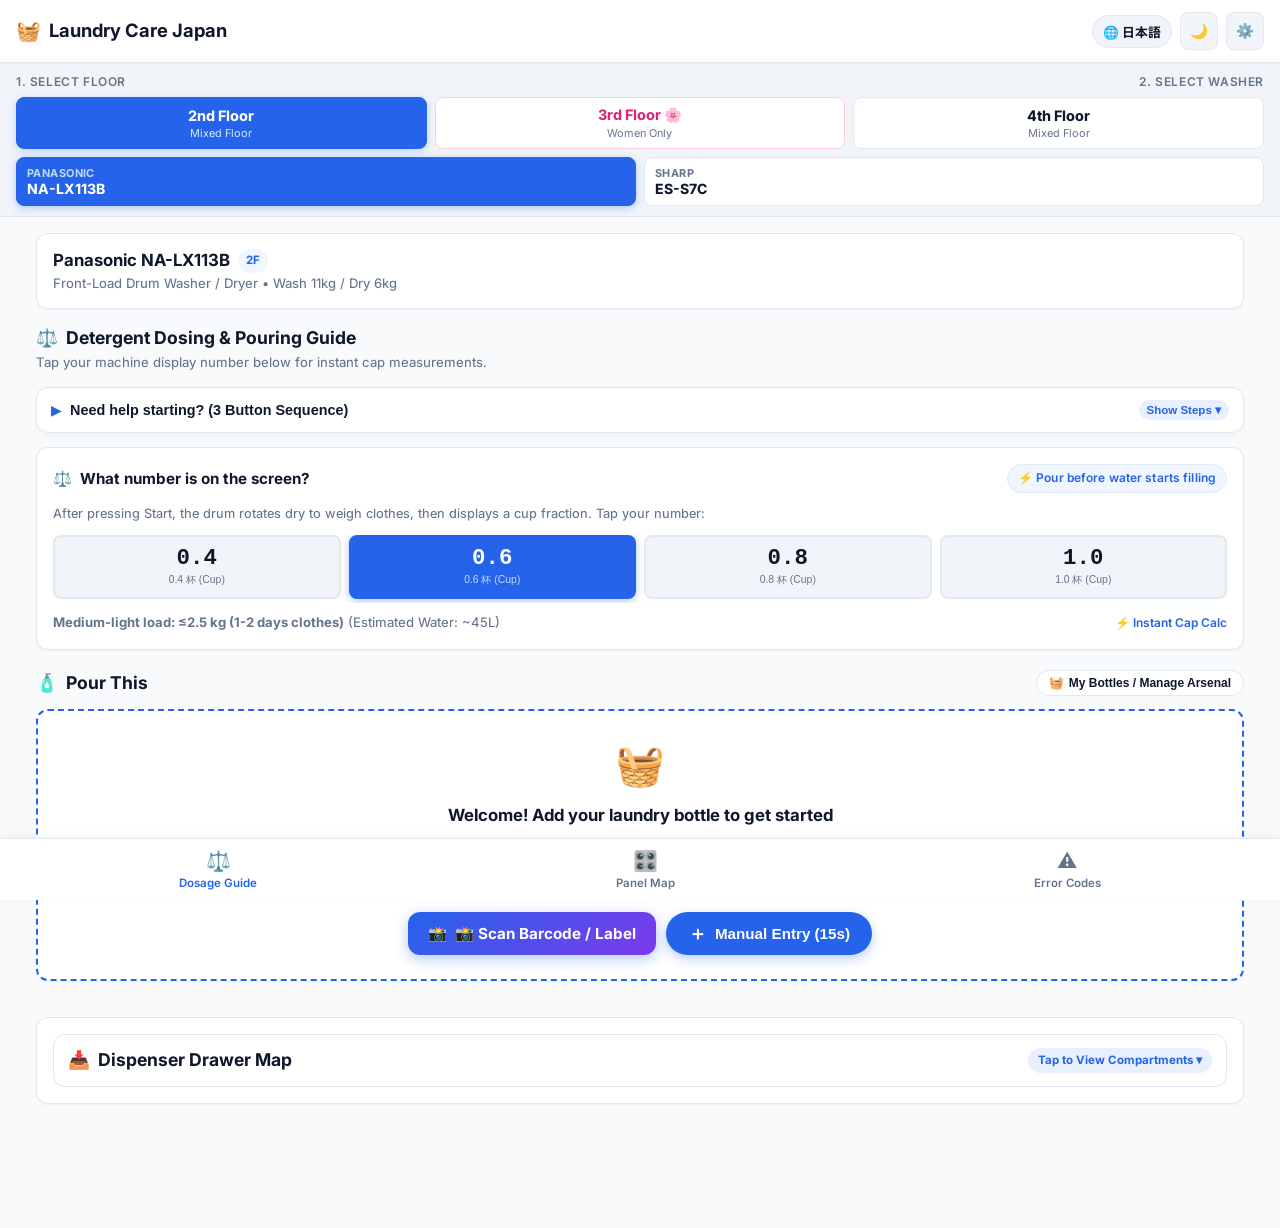
==== laundry/index.html @ 8c868740 "feat: initial release of Japan Life Tools hub with Laundry Care Assistant PWA" ====
<!DOCTYPE html>
<html lang="en">
<head>
  <meta charset="UTF-8">
  <meta name="viewport" content="width=device-width, initial-scale=1.0, maximum-scale=1.0, user-scalable=no">
  <title>Japan Laundry Care Assistant</title>
  <meta name="description" content="Bilingual English/Japanese interactive laundry guide, dosage calculator, and error code lookup for apartment drum washing machines.">
  <meta name="theme-color" content="#2563eb">
  <meta name="apple-mobile-web-app-capable" content="yes">
  <meta name="apple-mobile-web-app-status-bar-style" content="default">
  <link rel="manifest" href="manifest.json">
  <link rel="preconnect" href="https://fonts.googleapis.com">
  <link rel="preconnect" href="https://fonts.gstatic.com" crossorigin>
  <link href="https://fonts.googleapis.com/css2?family=Inter:wght@400;500;600;700&family=Noto+Sans+JP:wght@400;500;700&display=swap" rel="stylesheet">
  <link rel="stylesheet" href="styles.css">
</head>
<body>

  <!-- Sticky Header -->
  <header class="app-header">
    <div class="header-top">
      <div class="brand-title">
        <span class="badge-flag">🧺</span>
        <span id="header-app-title">Laundry Care Japan</span>
      </div>
      <div class="header-actions">
        <button class="btn-pill-toggle" id="btn-toggle-lang" aria-label="Toggle Language" title="Switch Language (日本語 / English)">
          <span id="lang-toggle-text">🌐 日本語</span>
        </button>
        <button class="btn-icon" id="btn-toggle-theme" aria-label="Toggle Dark Mode" title="Toggle Dark/Light Mode">
          <span id="theme-toggle-icon">🌙</span>
        </button>
        <button class="btn-icon" id="btn-open-settings" aria-label="Settings & Products" title="Products & Settings">
          ⚙️
        </button>
      </div>
    </div>
  </header>

  <!-- Machine Selector Ribbon (2-Step Progressive: Floor ➔ Model) -->
  <section class="machine-selector-bar">
    <div class="selector-label">
      <span id="lbl-select-floor">1. Select Floor</span>
      <span class="selector-sub" id="lbl-select-machine">2. Select Washer</span>
    </div>
    <div class="floor-selector-row" id="floor-selector-row">
      <!-- 3 Floor buttons: 2F, 3F (Women Only), 4F -->
    </div>
    <div class="machine-model-grid" id="machine-pill-list">
      <!-- Models available on the active floor -->
    </div>
  </section>

  <!-- Main Container -->
  <main class="app-content">

    <!-- Active Machine Banner -->
    <div class="machine-banner">
      <div class="machine-banner-info" id="machine-banner-info">
        <!-- Generated dynamically -->
      </div>
    </div>

    <!-- ================= TAB 1: DOSAGE GUIDE (DEFAULT & CONSOLIDATED) ================= -->
    <section id="tab-view-dosage">
      <div class="section-header">
        <div class="section-title">
          <span>⚖️</span>
          <span id="tab-dosage-title">Detergent Dosing & Pouring Guide</span>
        </div>
        <div class="section-desc" id="tab-dosage-desc">Tap your machine display number below for instant cap measurements.</div>
      </div>

      <!-- Collapsible How-To-Start Helper (Progressive Disclosure) -->
      <div class="start-helper-card" id="start-helper-card">
        <button type="button" class="btn-toggle-start-helper" id="btn-toggle-start-helper" aria-expanded="false">
          <span class="start-helper-icon" id="start-helper-icon">▶</span>
          <span class="start-helper-title" id="lbl-start-helper-title">Need help starting? (3 Button Sequence)</span>
          <span class="start-helper-badge" id="lbl-start-helper-badge">Show Steps ▾</span>
        </button>
        <div class="start-helper-drawer hidden" id="start-helper-drawer">
          <!-- Quick Goals Selector Chips -->
          <div class="drawer-sub-section">
            <div class="drawer-sub-title" id="goals-title">What are you washing?</div>
            <div class="goals-grid" id="goals-grid">
              <!-- Populated dynamically: Normal, Towels, Delicates, Blanket, Quick, Tub Clean -->
            </div>
          </div>

          <!-- Step 1: Pre-Drum Reminder (Pods & Beads) -->
          <div class="pre-drum-quick-tip hidden" id="pre-drum-box">
            <span class="tip-icon">💎</span>
            <div class="tip-body">
              <span id="pre-drum-text">Toss beads/pods directly into empty drum bottom before loading clothes!</span>
              <div id="pre-drum-estimate" class="tip-estimate"></div>
            </div>
          </div>

          <!-- Step 2: Physical Panel Buttons to Press -->
          <div class="drawer-sub-section" id="steps-box">
            <div class="drawer-sub-title" id="steps-box-title">Press these buttons in order:</div>
            <div class="step-items-list" id="step-items-list">
              <!-- Populated dynamically -->
            </div>
          </div>
        </div>
      </div>

      <!-- 1. The Hero: What number is on the screen? -->
      <div class="load-weigh-card" id="dosage-box">
        <div class="load-weigh-header">
          <div class="load-weigh-title">
            <span>⚖️</span>
            <span id="weighing-box-title">What number is on the screen?</span>
          </div>
          <div class="pour-tip-chip" id="pour-tip-chip">
            <span id="pour-tip-text">⚡ Pour before water starts</span>
          </div>
        </div>
        <div class="load-weigh-desc" id="weighing-box-desc">
          After pressing Start, the drum rotates dry to weigh clothes, then displays a cup fraction. Tap your number:
        </div>
        <div class="load-buttons-row" id="load-buttons-row">
          <!-- Populated dynamically -->
        </div>
        <div class="load-summary-row">
          <span class="load-summary-info"><strong>Medium load: ~0.5 to 2.5 kg</strong> (Estimated Water: ~25L)</span>
          <span class="instant-cap-label" id="instant-cap-label">⚡ Instant Cap Calc</span>
        </div>
      </div>

      <!-- 2. Instant Pouring Recipe Cards -->
      <div class="dosage-results-header">
        <div class="section-title">
          <span>🧴</span>
          <span id="dosage-results-title">Pour This</span>
        </div>
        <button type="button" class="btn-routine-pill" id="btn-open-basket-modal">
          🧺 <span id="lbl-btn-open-basket">My Bottles / Manage Arsenal</span>
        </button>
      </div>

      <!-- Zero-state card shown when user has no detergent configured -->
      <div class="zero-state-arsenal hidden" id="zero-state-arsenal">
        <div class="zero-state-icon">🧺</div>
        <div class="zero-state-title" id="lbl-zero-title">Welcome! Add your laundry bottle to get started</div>
        <div class="zero-state-desc" id="lbl-zero-desc">
          Every Japanese detergent bottle has a simple standard ratio on the back (e.g. 10 mL or 25 mL per 30L). Add your bottle once in 15 seconds, and get instant exact measurements for every wash!
        </div>
        <div class="zero-actions-row">
          <button type="button" class="btn-zero-scan" id="btn-zero-scan-bottle">
            <span class="btn-scan-icon">📸</span>
            <span id="lbl-zero-scan-btn">Scan Barcode / Label</span>
          </button>
          <button type="button" class="btn-zero-add" id="btn-zero-add-bottle">
            <span class="btn-plus">＋</span>
            <span id="lbl-zero-btn">Manual Entry (15s)</span>
          </button>
        </div>
      </div>

      <div class="product-cards-list" id="product-cards-list">
        <!-- Populated dynamically -->
      </div>

      <!-- 3. Dispenser Drawer Map (Collapsible on Demand) -->
      <div class="drawer-visual-section" id="drawer-box">
        <div class="drawer-toggle-header" id="btn-toggle-drawer">
          <div class="section-title">
            <span>📥</span>
            <span id="drawer-box-title">Dispenser Drawer Map</span>
          </div>
          <span class="drawer-toggle-pill" id="lbl-toggle-drawer">Tap to View Compartments ▾</span>
        </div>
        <div class="drawer-collapsible-body hidden" id="drawer-collapsible-body">
          <div class="drawer-svg-container" id="drawer-svg-container">
            <!-- Generated SVG dynamically -->
          </div>
          <div class="drawer-legend">
            <div class="legend-item"><span class="legend-dot" style="background:#3b82f6;"></span> <span id="leg-detergent">Liquid Detergent</span></div>
            <div class="legend-item"><span class="legend-dot" style="background:#ec4899;"></span> <span id="leg-softener">Softener / Citric Acid</span></div>
            <div class="legend-item"><span class="legend-dot" style="background:#10b981;"></span> <span id="leg-bleach">Liquid Bleach</span></div>
            <div class="legend-item"><span class="legend-dot" style="background:#f59e0b;"></span> <span id="leg-powder">Powder Detergent</span></div>
          </div>
        </div>
      </div>
    </section>

    <!-- ================= TAB 2: INTERACTIVE CONTROL PANEL & DICTIONARY ================= -->
    <section id="tab-view-panel" class="hidden">
      <div class="section-header">
        <div class="section-title">
          <span>🎛️</span>
          <span id="tab-panel-title">Interactive Control Panel Map</span>
        </div>
        <div class="section-desc" id="tab-panel-desc">Tap any button or indicator on the virtual panel below to inspect its Japanese meaning and function.</div>
      </div>

      <!-- Active Machine Banner for Panel View -->
      <div class="panel-machine-banner" id="panel-machine-banner">
        <div class="panel-machine-info">
          <span class="panel-machine-title" id="panel-machine-name">Panasonic NA-LX113BL</span>
          <span class="tag-badge" id="panel-floor-badge">2F</span>
        </div>
        <div class="panel-tip-pill" id="panel-touch-hint">👉 Tap buttons below to inspect</div>
      </div>

      <!-- Smart-Fit Portrait Console (Ergonomic Appliance Layout) -->
      <div class="panel-mode-view" id="view-container-smart">
        <div class="smart-console-chassis" id="smart-panel-chassis">
          <!-- Dynamically populated per machine in ergonomic appliance layout -->
        </div>
      </div>

      <!-- Interactive Button Inspector Card -->
      <div class="panel-inspector-card" id="panel-inspector-card">
        <!-- Dynamically populated when user taps any button -->
      </div>

      <!-- General Japanese Laundry Glossary Section -->
      <div class="panel-dict-section" id="tab-panel-dict">
        <div class="section-header">
          <div class="section-title">
            <span>📖</span>
            <span id="tab-dict-subheading">General Laundry Room Vocabulary</span>
          </div>
          <div class="section-desc" id="tab-dict-desc">Quick reference glossary for Japanese terms across laundry machines.</div>
        </div>
        <div class="dict-search-wrapper">
          <span class="dict-search-icon">🔍</span>
          <input type="text" class="dict-search-input" id="dict-search-input" placeholder="Search Japanese word or English meaning (e.g. 洗い, rinse, spin)...">
        </div>
        <div class="dictionary-grid" id="dictionary-grid">
          <!-- Populated dynamically -->
        </div>
      </div>
    </section>

    <!-- ================= TAB 3: ERROR CODES & PROBLEM SOLVER ================= -->
    <section id="tab-view-errors" class="hidden">
      <div class="section-header">
        <div class="section-title">
          <span>⚠️</span>
          <span id="tab-errors-title">Error Code & Problem Solver</span>
        </div>
        <div class="section-desc" id="tab-errors-desc">Type the error code on the screen (e.g. U11, C04, E01) or a symptom (drain, water, door):</div>
      </div>

      <!-- Error Search Input -->
      <div class="error-search-box">
        <div class="search-input-wrapper">
          <span class="search-icon">🔍</span>
          <input type="text" class="search-input" id="error-search-input" placeholder="Search error code or symptom (e.g. U11, C02, drain, door)...">
        </div>
      </div>

      <!-- Error Codes List -->
      <div class="error-cards-list" id="error-cards-list">
        <!-- Populated dynamically -->
      </div>
    </section>

  </main>

  <!-- ================= BOTTLE ROUTINE & SELECTION MODAL ================= -->
  <div class="modal-overlay hidden" id="modal-basket-setup">
    <div class="modal-sheet">
      <div class="modal-header">
        <div class="modal-title-group">
          <span class="modal-title-icon">🧺</span>
          <div>
            <div class="modal-title" id="basket-card-title">My Laundry Arsenal</div>
            <div class="modal-sub" id="basket-card-sub">Check the bottles you brought for today's wash:</div>
          </div>
        </div>
        <button class="btn-close" id="btn-close-basket-modal" aria-label="Close">&times;</button>
      </div>

      <div class="arsenal-modal-body">
        <div class="arsenal-top-actions">
          <button type="button" class="btn-arsenal-add-new" id="btn-open-calibrator" title="Add another laundry bottle">
            <span class="btn-plus-icon">＋</span>
            <span id="lbl-btn-calibrate">Add New Bottle (15s)</span>
          </button>
        </div>

        <div class="user-arsenal-list" id="user-arsenal-list">
          <!-- Dynamically populated from user's custom bottles -->
        </div>
      </div>

      <div class="modal-footer">
        <button type="button" class="btn-modal-primary" id="btn-save-basket-modal">✓ Done & Save</button>
      </div>
    </div>
  </div>


  <!-- ================= 15-SECOND IN-SITU BOTTLE CALIBRATOR MODAL ================= -->
  <!-- ================= 15-SECOND BOTTLE ADDITION / EDIT MODAL ================= -->
  <div class="modal-overlay hidden" id="modal-custom-bottle">
    <div class="modal-sheet modal-sheet-wide">
      <div class="modal-header">
        <div class="modal-title-group">
          <span class="modal-title-icon">⚡</span>
          <div>
            <div class="modal-title" id="modal-custom-title">15-Second Bottle Setup</div>
            <div class="modal-sub" id="modal-custom-sub">Add any bottle or box using the numbers on the back</div>
          </div>
        </div>
        <button class="btn-close" id="btn-close-custom-modal" aria-label="Close">&times;</button>
      </div>

      <div class="custom-bottle-body">
        <input type="hidden" id="custom-edit-bottle-id" value="">

        <!-- Scanner Fast-Track Banner -->
        <div class="scanner-fast-track-card" id="scanner-fast-track-card">
          <div class="scanner-fast-track-left">
            <span class="scanner-fast-track-icon">📸</span>
            <div class="scanner-fast-track-text">
              <strong id="lbl-fast-track-title">Instant Setup with Camera</strong>
              <span id="lbl-fast-track-sub">Scan your bottle's barcode or label table</span>
            </div>
          </div>
          <button type="button" class="btn-fast-track-scan" id="btn-open-scanner-modal">
            <span class="btn-scan-icon">⚡</span>
            <span id="lbl-btn-open-scanner">Scan Now</span>
          </button>
        </div>

        <!-- Detected Bottle Banner (shown when auto-filled) -->
        <div class="scanner-detected-pill hidden" id="scanner-detected-pill">
          <span class="detected-pill-icon">✨</span>
          <span id="lbl-detected-pill-text">Auto-detected from Barcode</span>
          <button type="button" class="btn-clear-detected" id="btn-clear-detected" aria-label="Dismiss">&times;</button>
        </div>

        <!-- Visual Label Hint Card -->
        <div class="bottle-label-guide-card">
          <div class="guide-card-icon">🔍</div>
          <div class="guide-card-text">
            <div class="guide-title" id="guide-card-title">Where to look on the packaging:</div>
            <div class="guide-highlight" id="guide-card-highlight">
              Find <strong>「水30Lに対して ○○ mL」</strong> or <strong>「水30Lに対して ○○ g」</strong>
            </div>
            <div class="guide-sub" id="guide-card-sub">
              Enter the exact amount from your bottle or box below:
            </div>
          </div>
        </div>

        <!-- Step 1: Physical Form Selector (Symmetrical 2x2 Grid) -->
        <div class="form-group" id="form-step-physical">
          <label class="form-label" id="lbl-custom-form">1. Physical Form (What's in your hand?)</label>
          <div class="form-grid-2x2" role="radiogroup">
            <label class="form-card-label">
              <input type="radio" name="bottle-form" id="form-radio-liquid" value="liquid" checked class="hidden-radio">
              <div class="form-card selected" id="card-form-liquid">
                <span class="form-card-icon">💧</span>
                <span class="form-card-title" id="lbl-form-liquid">Liquid</span>
                <span class="form-card-sub">液体ボトル</span>
              </div>
            </label>
            <label class="form-card-label">
              <input type="radio" name="bottle-form" id="form-radio-powder" value="powder" class="hidden-radio">
              <div class="form-card" id="card-form-powder">
                <span class="form-card-icon">📦</span>
                <span class="form-card-title" id="lbl-form-powder">Powder</span>
                <span class="form-card-sub">粉末・箱</span>
              </div>
            </label>
            <label class="form-card-label">
              <input type="radio" name="bottle-form" id="form-radio-pods" value="pods" class="hidden-radio">
              <div class="form-card" id="card-form-pods">
                <span class="form-card-icon">🍬</span>
                <span class="form-card-title" id="lbl-form-pods">Pod / Stick</span>
                <span class="form-card-sub">ジェルボール・スティック</span>
              </div>
            </label>
            <label class="form-card-label">
              <input type="radio" name="bottle-form" id="form-radio-beads" value="beads" class="hidden-radio">
              <div class="form-card" id="card-form-beads">
                <span class="form-card-icon">💎</span>
                <span class="form-card-title" id="lbl-form-beads">Scent Beads</span>
                <span class="form-card-sub">香り付けビーズ</span>
              </div>
            </label>
          </div>
        </div>

        <!-- Step 2: Sub-Category Selector (Dynamic Drill-Down based on Step 1) -->
        <div class="form-group" id="form-step-category">
          <label class="form-label" id="lbl-custom-category">2. Product Type (Match the Japanese bottle)</label>
          <div class="category-grid-dynamic" id="category-chips-container" role="radiogroup">
            <!-- Dynamically rendered per physical form -->
          </div>
        </div>

        <!-- 3. Bottle Nickname -->
        <div class="form-group">
          <div class="name-label-row">
            <label for="custom-prod-name" class="form-label" id="lbl-custom-name">3. Product Name / Nickname</label>
            <span class="optional-name-badge" id="lbl-name-optional">Optional — auto-fills if empty</span>
          </div>
          <input type="text" id="custom-prod-name" class="form-input" placeholder="e.g. My Everyday Detergent, Blue Bottle, Lavender Softener">
        </div>

        <!-- 4. Cap Calibration & Baseline Input & 1-Tap Quick Pills -->
        <div class="form-group" id="custom-baseline-group">
          <!-- Kanji Hunter Back-Label Guide -->
          <div class="kanji-hunter-box" id="kanji-hunter-guide">
            <div class="kanji-hunter-header">
              <span class="kanji-hunter-icon">🔍</span>
              <span class="kanji-hunter-title" id="lbl-kanji-hunter-title">Back-Label Kanji to Look For:</span>
            </div>
            <div class="kanji-target-badge" id="lbl-kanji-target-badge">水30Lに対する使用量</div>
            <div class="kanji-hunter-tip" id="lbl-kanji-hunter-tip">Scan the back label for "水30Lに対する使用量" or the dosing table.</div>
          </div>

          <!-- Cap Marking Style Selector -->
          <div class="cap-style-selector-group" id="custom-cap-style-group">
            <div class="cap-style-label-row">
              <span class="subrow-label" id="lbl-cap-style-title">Cap Physical Marking Style:</span>
            </div>
            <div class="cap-style-pills-row" id="custom-cap-style-pills">
              <button type="button" class="btn-cap-style-pill active" data-style="decimal">🥛 0.4–1.0 杯</button>
              <button type="button" class="btn-cap-style-pill" data-style="steps">🌸 目盛り1/2/3</button>
              <button type="button" class="btn-cap-style-pill" data-style="lines">📏 下線/上線</button>
              <button type="button" class="btn-cap-style-pill" data-style="scoop">🥄 スプーン</button>
            </div>
          </div>

          <div class="baseline-header-row">
            <label for="custom-prod-ml" class="form-label" id="lbl-custom-baseline">
              4. Cap Calibration & Baseline: <strong>水30Lに対する使用量</strong>
            </label>
            <span class="baseline-quick-hint" id="lbl-quick-pills-hint">1-Tap Quick Fill:</span>
          </div>

          <!-- 1-Tap Quick Preset Pills Container -->
          <div class="baseline-quick-pills-row" id="baseline-quick-pills">
            <!-- Dynamically populated per category -->
          </div>

          <div class="baseline-input-row">
            <input type="number" id="custom-prod-ml" class="form-input baseline-number-input" value="10" min="1" max="150" step="0.5">
            <span class="baseline-unit-label" id="lbl-custom-unit">mL per 30L Water (水30Lに対して)</span>
          </div>
          <div class="baseline-guide-tip" id="lbl-custom-guide-tip">
            💡 Look for "水30Lに対して..." on back label. Ultra-concentrates are 10mL; standard liquids are 20-25mL.
          </div>

          <!-- Physical Cap Calibration Live Preview -->
          <div class="cap-lines-preview-card" id="custom-cap-preview">
            <div class="cap-preview-header">
              <span class="cap-preview-icon" id="lbl-cap-preview-icon">🥛</span>
              <span class="cap-preview-title" id="lbl-cap-preview-title">Physical Cap Calibration:</span>
            </div>
            <div class="cap-lines-chips-row" id="custom-cap-lines-chips"></div>
          </div>

          <!-- 1:1 Virtual Japanese Back-Label Dosing Table Mirror -->
          <div class="label-matrix-card" id="custom-label-matrix-card">
            <div class="matrix-card-header">
              <div class="matrix-card-title-group">
                <span class="matrix-card-icon">📋</span>
                <span class="matrix-card-title" id="lbl-matrix-title">1:1 Back-Label Table Mirror (使用量の目安)</span>
              </div>
              <button type="button" class="btn-matrix-tune-toggle" id="btn-toggle-matrix-tune">
                <span id="lbl-matrix-tune-toggle">Adjust Table ▾</span>
              </button>
            </div>
            
            <div class="label-matrix-table-wrap">
              <table class="label-matrix-table" id="label-matrix-table">
                <thead>
                  <tr>
                    <th id="th-matrix-load">ドラム式 (Drum)</th>
                    <th id="th-matrix-water">水量 (Water)</th>
                    <th id="th-matrix-cap">キャップ目安 (Cap)</th>
                    <th id="th-matrix-amount">実量 (Dose)</th>
                  </tr>
                </thead>
                <tbody id="label-matrix-tbody">
                  <!-- Dynamically generated 4 rows -->
                </tbody>
              </table>
            </div>

            <!-- Collapsible Fine-Tune Inputs -->
            <div class="matrix-tune-body hidden" id="matrix-tune-body">
              <div class="matrix-tune-hint" id="lbl-matrix-tune-hint">
                💡 Tweak individual load rows if your bottle's printed table differs from standard ratios.
              </div>
              <div class="matrix-tune-inputs-grid" id="matrix-tune-inputs-grid">
                <!-- Dynamically generated editable fields for each load level -->
              </div>
              <button type="button" class="btn-reset-matrix" id="btn-reset-matrix">↺ Reset to Standard</button>
            </div>
          </div>

          <!-- Dispenser Siphon Safety Alert -->
          <div class="dispenser-safety-alert hidden" id="dispenser-safety-alert">
            <span class="safety-alert-icon">⚠️</span>
            <div class="safety-alert-text" id="lbl-dispenser-safety-text">
              Warning: Doses exceeding 45 mL in the fabric softener tray will siphon prematurely before the rinse cycle!
            </div>
          </div>
        </div>

        <!-- 5. Dispenser Mechanism (Push Bottle / Pump - Liquids only) -->
        <div class="form-group dispenser-type-group" id="custom-push-container">
          <label class="checkbox-toggle-label">
            <input type="checkbox" id="custom-is-push" class="toggle-checkbox">
            <div>
              <div class="toggle-title" id="lbl-custom-push-title">5. Push Bottle / Pump Dispenser (ワンハンドプッシュ)</div>
              <div class="toggle-desc" id="lbl-custom-push-desc">Calculates exact push count instead of cap marks</div>
            </div>
          </label>
          <div class="push-amount-subrow hidden" id="custom-push-subrow">
            <div class="push-presets-row" id="push-quick-pills">
              <button type="button" class="btn-preset-pill" data-push="5">5g (High Output / 大吐出)</button>
              <button type="button" class="btn-preset-pill" data-push="3">3g (Standard / 標準)</button>
            </div>
            <div class="push-input-group">
              <label for="custom-push-g" class="subrow-label" id="lbl-custom-push-g">Grams per single push (1プッシュの量):</label>
              <input type="number" id="custom-push-g" class="form-input push-number-input" value="5" min="1" max="20" step="0.5">
              <span class="push-unit-label">g / 回</span>
            </div>
          </div>
        </div>

        <!-- Target Compartment Preview Box -->
        <div class="custom-slot-preview-card" id="custom-slot-preview">
          <span class="preview-slot-icon">📍</span>
          <div class="preview-slot-text">
            <span class="preview-slot-label" id="lbl-preview-slot-label">Where to pour:</span>
            <strong id="lbl-preview-slot-name">Main Liquid Detergent Tray</strong>
          </div>
        </div>
      </div>

      <div class="modal-footer">
        <button type="button" class="btn-modal-cancel" id="btn-cancel-custom-modal">Cancel</button>
        <button type="button" class="btn-modal-primary" id="btn-save-custom-bottle">💾 Save Bottle</button>
      </div>
    </div>
  </div>

  <!-- ================= CAMERA BARCODE & OCR SCANNER MODAL ================= -->
  <div class="modal-backdrop hidden" id="modal-scanner" role="dialog" aria-modal="true">
    <div class="scanner-modal-card">
      <div class="scanner-header">
        <div class="scanner-header-left">
          <span class="scanner-icon">📸</span>
          <div>
            <div class="scanner-modal-title" id="lbl-scanner-title">Scan Bottle / Barcode</div>
            <div class="scanner-modal-sub" id="lbl-scanner-sub">Align barcode or dosing table in the frame</div>
          </div>
        </div>
        <div class="scanner-header-actions">
          <button type="button" class="btn-scanner-icon" id="btn-scanner-torch" title="Flashlight" aria-label="Toggle Flashlight">🔦</button>
          <button type="button" class="btn-scanner-icon" id="btn-scanner-flip" title="Switch Camera" aria-label="Switch Camera">🔄</button>
          <button type="button" class="btn-scanner-close" id="btn-close-scanner" aria-label="Close">&times;</button>
        </div>
      </div>

      <div class="scanner-viewport-container" id="scanner-viewport-container">
        <video id="scanner-video" class="scanner-video" playsinline autoplay muted></video>
        <canvas id="scanner-canvas" class="scanner-canvas hidden"></canvas>

        <!-- Viewfinder Overlay with Reticle & Laser Sweep -->
        <div class="scanner-reticle-box" id="scanner-reticle-box">
          <div class="reticle-corner reticle-tl"></div>
          <div class="reticle-corner reticle-tr"></div>
          <div class="reticle-corner reticle-bl"></div>
          <div class="reticle-corner reticle-br"></div>
          <div class="scanner-laser" id="scanner-laser"></div>
          <div class="reticle-target-guide" id="lbl-reticle-target-guide">
            <span id="lbl-reticle-text">Align Barcode or Dosing Table</span>
          </div>
        </div>

        <!-- Dynamic Status Notification Pill -->
        <div class="scanner-live-status" id="scanner-live-status">
          <span class="status-indicator-dot"></span>
          <span id="lbl-scanner-status-text">Scanning for Barcode...</span>
        </div>

        <!-- Fallback message if camera unavailable -->
        <div class="scanner-fallback-message hidden" id="scanner-fallback-message">
          <span class="fallback-icon">📷</span>
          <div id="lbl-scanner-fallback-text">Camera stream is not available on this device. Please upload a photo of your label or barcode below.</div>
        </div>
      </div>

      <div class="scanner-footer">
        <!-- Scan Mode Selector -->
        <div class="scanner-mode-tabs">
          <button type="button" class="btn-scanner-mode active" id="btn-mode-barcode" data-mode="barcode">
            <span>🏷️</span>
            <span id="lbl-mode-barcode">Barcode (Fast)</span>
          </button>
          <button type="button" class="btn-scanner-mode" id="btn-mode-ocr" data-mode="ocr">
            <span>📄</span>
            <span id="lbl-mode-ocr">Dosing Table OCR</span>
          </button>
        </div>

        <!-- Action Controls in Footer -->
        <div class="scanner-actions-bar">
          <!-- Snap/Read Button (active in OCR mode) -->
          <button type="button" class="btn-scanner-action-primary hidden" id="btn-scanner-snap-ocr">
            <span>📸</span>
            <span id="lbl-btn-snap-ocr">Snap & Read Table</span>
          </button>

          <!-- Upload Photo Button -->
          <label class="btn-scanner-action-secondary" id="lbl-btn-upload-photo">
            <span>📁</span>
            <span id="lbl-scanner-upload-text">Upload Photo</span>
            <input type="file" id="scanner-file-input" accept="image/*" class="hidden-file-input">
          </label>
        </div>
      </div>
    </div>
  </div>

  <!-- Bottom Navigation Tab Bar (3 Clean Tabs: Dosage Guide [Default], Panel Map, Error Codes) -->
  <nav class="bottom-nav">
    <button class="nav-item active" data-tab="dosage">
      <span class="nav-icon">⚖️</span>
      <span id="nav-label-dosage">Dosage Guide</span>
    </button>
    <button class="nav-item" data-tab="panel">
      <span class="nav-icon">🎛️</span>
      <span id="nav-label-panel">Panel Map</span>
    </button>
    <button class="nav-item" data-tab="errors">
      <span class="nav-icon">⚠️</span>
      <span id="nav-label-errors">Error Codes</span>
    </button>
  </nav>

  <!-- Load Data & App Script -->
  <script src="data.js"></script>
  <script src="app.js"></script>
</body>
</html>
---- laundry/styles.css ----
:root {
  --primary: #2563eb;
  --primary-hover: #1d4ed8;
  --primary-light: #eff6ff;
  --accent: #0ea5e9;
  --success: #10b981;
  --warning: #f59e0b;
  --danger: #ef4444;
  --purple: #8b5cf6;
  --pink: #ec4899;

  --bg-main: #f8fafc;
  --bg-card: #ffffff;
  --bg-subtle: #f1f5f9;
  --text-main: #0f172a;
  --text-muted: #64748b;
  --border: #e2e8f0;
  --shadow-sm: 0 1px 2px 0 rgb(0 0 0 / 0.05);
  --shadow-md: 0 4px 6px -1px rgb(0 0 0 / 0.1), 0 2px 4px -2px rgb(0 0 0 / 0.1);
  --shadow-lg: 0 10px 15px -3px rgb(0 0 0 / 0.1), 0 4px 6px -4px rgb(0 0 0 / 0.1);
  --radius: 12px;
  --radius-sm: 8px;
  --radius-md: 12px;
  --radius-lg: 16px;
  --font-en: "Inter", -apple-system, BlinkMacSystemFont, "Segoe UI", Roboto, "Helvetica Neue", "Hiragino Sans", "Noto Sans JP", sans-serif;
  --font-ja: "Noto Sans JP", "Hiragino Sans", "Hiragino Kaku Gothic ProN", "BIZ UDPGothic", "Meiryo", "Yu Gothic UI", sans-serif;
  --font: var(--font-en);
}

/* System Dark Mode (active when not explicitly set to light) */
@media (prefers-color-scheme: dark) {
  :root:not([data-theme="light"]) {
    --bg-main: #0b1329;
    --bg-card: #151f38;
    --bg-subtle: #1e294b;
    --text-main: #f8fafc;
    --text-muted: #94a3b8;
    --border: #2c3b63;
    --primary-light: #1e2e5c;
  }
}

/* Explicit User-Selected Dark Mode */
:root[data-theme="dark"] {
  --bg-main: #0b1329;
  --bg-card: #151f38;
  --bg-subtle: #1e294b;
  --text-main: #f8fafc;
  --text-muted: #94a3b8;
  --border: #2c3b63;
  --primary-light: #1e2e5c;
}

/* Explicit User-Selected Light Mode */
:root[data-theme="light"] {
  --bg-main: #f8fafc;
  --bg-card: #ffffff;
  --bg-subtle: #f1f5f9;
  --text-main: #0f172a;
  --text-muted: #64748b;
  --border: #e2e8f0;
  --primary-light: #eff6ff;
}

/* Instant Theme Transition Class (Prevents Desynchronized Fades) */
.no-transitions,
.no-transitions *,
.no-transitions *::before,
.no-transitions *::after {
  -webkit-transition: none !important;
  -moz-transition: none !important;
  -o-transition: none !important;
  -ms-transition: none !important;
  transition: none !important;
}

* {
  box-sizing: border-box;
  margin: 0;
  padding: 0;
  -webkit-tap-highlight-color: transparent;
}

body {
  font-family: var(--font);
  background-color: var(--bg-main);
  color: var(--text-main);
  line-height: 1.55;
  font-size: 15px;
  font-weight: 450;
  -webkit-font-smoothing: antialiased;
  -moz-osx-font-smoothing: grayscale;
  text-rendering: optimizeLegibility;
  padding-bottom: calc(84px + env(safe-area-inset-bottom, 0px)); /* Space for bottom tab bar and mobile safe area */
}

/* Language-Specific Typography Scaling */
html[lang="ja"] body {
  font-family: var(--font-ja);
  line-height: 1.62;
  letter-spacing: 0.018em;
}

html[lang="en"] body {
  font-family: var(--font-en);
  line-height: 1.52;
}

/* Tabular figures for washer readings, measurements, times, and error codes */
.load-num-btn,
.dosage-cap-level,
.dosage-ml-pill,
.context-pill,
.badge-floor,
.btn-pill-toggle,
.error-code-badge {
  font-variant-numeric: tabular-nums;
  font-feature-settings: "tnum" 1;
}

/* Proportional Kana feature for Japanese prose readability */
html[lang="ja"] .product-instructions,
html[lang="ja"] .section-desc,
html[lang="ja"] .step-note-text,
html[lang="ja"] .alert-danger-box,
html[lang="ja"] .pre-drum-text {
  font-feature-settings: "palt" 1;
}

/* Header */
.app-header {
  background: var(--bg-card);
  border-bottom: 1px solid var(--border);
  position: sticky;
  top: 0;
  z-index: 100;
  padding: 12px 16px;
  box-shadow: var(--shadow-sm);
}

.header-top {
  display: flex;
  justify-content: space-between;
  align-items: center;
}

.brand-title {
  font-size: 1.15rem;
  font-weight: 700;
  display: flex;
  align-items: center;
  gap: 8px;
}

.brand-title .badge-flag {
  font-size: 1.25rem;
}

.header-actions {
  display: flex;
  align-items: center;
  gap: 8px;
}

.btn-icon {
  background: var(--bg-subtle);
  border: 1px solid var(--border);
  color: var(--text-main);
  width: 38px;
  height: 38px;
  border-radius: var(--radius-sm);
  display: flex;
  align-items: center;
  justify-content: center;
  cursor: pointer;
  font-size: 1.1rem;
  transition: all 0.15s ease;
}

.btn-icon:hover {
  background: var(--primary-light);
  border-color: var(--primary);
}

.btn-pill-toggle {
  background: var(--bg-subtle);
  border: 1px solid var(--border);
  color: var(--text-main);
  padding: 6px 10px;
  border-radius: 9999px;
  font-size: 0.8rem;
  font-weight: 700;
  display: flex;
  align-items: center;
  gap: 5px;
  cursor: pointer;
  transition: all 0.15s ease;
  font-family: inherit;
  white-space: nowrap;
}

.btn-pill-toggle:hover {
  background: var(--primary-light);
  border-color: var(--primary);
}

/* Machine Selector Bar */
.machine-selector-bar {
  background: var(--bg-subtle);
  border-bottom: 1px solid var(--border);
  padding: 10px 16px;
}

.selector-label {
  font-size: 0.75rem;
  text-transform: uppercase;
  letter-spacing: 0.05em;
  font-weight: 600;
  color: var(--text-muted);
  margin-bottom: 6px;
  display: flex;
  justify-content: space-between;
}

/* 2-Step Progressive Machine Selector (Portrait Fit - Zero Horizontal Scroll) */
.floor-selector-row {
  display: grid;
  grid-template-columns: repeat(3, 1fr);
  gap: 8px;
  margin-bottom: 8px;
}

.floor-pill {
  background: var(--bg-card);
  border: 1.5px solid var(--border);
  color: var(--text-main);
  padding: 8px 6px;
  border-radius: var(--radius-sm);
  cursor: pointer;
  display: flex;
  flex-direction: column;
  align-items: center;
  justify-content: center;
  text-align: center;
  transition: all 0.15s ease;
  font-family: inherit;
}

.floor-pill:hover {
  background: var(--primary-light);
  border-color: var(--primary);
}

.floor-pill .floor-main {
  font-size: 0.9rem;
  font-weight: 750;
  display: flex;
  align-items: center;
  gap: 4px;
}

.floor-pill .floor-sub {
  font-size: 0.68rem;
  color: var(--text-muted);
  margin-top: 2px;
  white-space: nowrap;
}

.floor-pill.active {
  background: var(--primary);
  border-color: var(--primary);
  color: #ffffff;
  box-shadow: 0 2px 8px rgba(37, 99, 235, 0.25);
}

.floor-pill.active .floor-sub {
  color: #dbeafe;
}

/* Floor 3 Women Only Special Accent */
.floor-pill.floor-women:not(.active) {
  border-color: #fbcfe8;
}

.floor-pill.floor-women:not(.active) .floor-main {
  color: #db2777;
}

.floor-pill.floor-women.active {
  background: linear-gradient(135deg, #db2777, #be185d);
  border-color: #be185d;
  box-shadow: 0 2px 8px rgba(219, 39, 119, 0.3);
}

/* Machine Models Grid (Zero Horizontal Scrollbar) */
.machine-model-grid {
  display: grid;
  grid-template-columns: repeat(2, 1fr);
  gap: 8px;
}

.machine-model-grid.single-col {
  grid-template-columns: 1fr;
}

.machine-pill {
  background: var(--bg-card);
  border: 1.5px solid var(--border);
  color: var(--text-main);
  padding: 8px 10px;
  border-radius: var(--radius-sm);
  cursor: pointer;
  display: flex;
  flex-direction: column;
  align-items: flex-start;
  justify-content: center;
  transition: all 0.15s ease;
  font-family: inherit;
  width: 100%;
  box-sizing: border-box;
}

.machine-pill:hover {
  background: var(--primary-light);
  border-color: var(--primary);
}

.machine-pill .model-brand {
  font-size: 0.68rem;
  font-weight: 700;
  color: var(--text-muted);
  text-transform: uppercase;
  letter-spacing: 0.04em;
}

.machine-pill .model-name {
  font-size: 0.88rem;
  font-weight: 750;
  white-space: nowrap;
  overflow: hidden;
  text-overflow: ellipsis;
  max-width: 100%;
}

.machine-pill.active {
  background: var(--primary);
  border-color: var(--primary);
  color: #ffffff;
  box-shadow: 0 2px 8px rgba(37, 99, 235, 0.3);
}

.machine-pill.active .model-brand {
  color: #bfdbfe;
}

/* Main App Container */
.app-content {
  max-width: 720px;
  margin: 0 auto;
  padding: 16px;
  transition: max-width 0.25s cubic-bezier(0.16, 1, 0.3, 1);
}

@media (min-width: 860px) {
  .app-content {
    max-width: 960px;
  }
}

@media (min-width: 1060px) {
  .app-content {
    max-width: 1140px;
  }
}

@media (min-width: 1280px) {
  .app-content {
    max-width: 1240px;
  }
}

/* Section Title */
.section-header {
  margin-bottom: 14px;
}

.section-title {
  font-size: 1.1rem;
  font-weight: 700;
  display: flex;
  align-items: center;
  gap: 8px;
}

.section-desc {
  font-size: 0.82rem;
  color: var(--text-muted);
  margin-top: 2px;
}

/* Machine Info Card */
.machine-banner {
  background: var(--bg-card);
  border: 1px solid var(--border);
  border-radius: var(--radius);
  padding: 14px 16px;
  margin-bottom: 16px;
  box-shadow: var(--shadow-sm);
  display: flex;
  justify-content: space-between;
  align-items: center;
}

.machine-banner-info h2 {
  font-size: 1.05rem;
  font-weight: 700;
}

.machine-banner-info p {
  font-size: 0.82rem;
  color: var(--text-muted);
}

.tag-badge {
  display: inline-block;
  font-size: 0.72rem;
  font-weight: 700;
  padding: 3px 8px;
  border-radius: 9999px;
  background: var(--primary-light);
  color: var(--primary);
}

.tag-badge.women-only {
  background: #fdf2f8;
  color: #db2777;
}

/* Animation utilities */

@keyframes highlight-pulse {
  0% {
    box-shadow: 0 0 0 0 rgba(37, 99, 235, 0.6);
    transform: scale(1);
  }
  50% {
    box-shadow: 0 0 0 8px rgba(37, 99, 235, 0);
    transform: scale(1.015);
  }
  100% {
    box-shadow: 0 0 0 0 rgba(37, 99, 235, 0);
    transform: scale(1);
  }
}

.highlight-pulse {
  animation: highlight-pulse 0.7s ease-out 2;
}

/* Pre-Start Drum-Direct Guidance Box (Beads & Pods) */
.pre-drum-box {
  background: #fffbeb;
  border: 1.5px solid #fde68a;
  border-left: 5px solid #f59e0b;
  border-radius: var(--radius);
  padding: 14px 16px;
  margin-bottom: 20px;
  display: flex;
  gap: 12px;
  align-items: flex-start;
  box-shadow: var(--shadow-sm);
}

.pre-drum-icon {
  font-size: 1.8rem;
  line-height: 1;
  flex: 0 0 auto;
}

.pre-drum-body {
  flex: 1;
}

.pre-drum-title {
  font-weight: 800;
  font-size: 0.95rem;
  color: #92400e;
  margin-bottom: 4px;
  display: flex;
  align-items: center;
  gap: 8px;
  flex-wrap: wrap;
}

.pre-drum-text {
  font-size: 0.85rem;
  color: #78350f;
  line-height: 1.45;
}

.pre-drum-estimate {
  margin-top: 8px;
  padding-top: 8px;
  border-top: 1px dashed rgba(180, 83, 9, 0.25);
  font-size: 0.8rem;
  font-weight: 600;
  color: #b45309;
}

/* Wizard Goals Grid */
.goals-grid {
  display: grid;
  grid-template-columns: repeat(2, 1fr);
  gap: 10px;
  margin-bottom: 18px;
}

.goal-card {
  background: var(--bg-card);
  border: 1.5px solid var(--border);
  border-radius: var(--radius);
  padding: 12px;
  cursor: pointer;
  transition: all 0.2s ease;
  display: flex;
  flex-direction: column;
  justify-content: space-between;
}

.goal-card:hover {
  border-color: var(--primary);
}

.goal-card.active {
  border-color: var(--primary);
  background: var(--primary-light);
  box-shadow: 0 0 0 2px rgba(37, 99, 235, 0.2);
}

.goal-icon {
  font-size: 1.5rem;
  margin-bottom: 6px;
}

.goal-title {
  font-size: 0.88rem;
  font-weight: 700;
  line-height: 1.3;
}

.goal-ja {
  font-size: 0.72rem;
  color: var(--text-muted);
  margin-top: 2px;
}

/* Steps Box */
.steps-container {
  background: var(--bg-card);
  border: 1px solid var(--border);
  border-radius: var(--radius);
  padding: 16px;
  margin-bottom: 20px;
  box-shadow: var(--shadow-sm);
}

.step-item {
  display: flex;
  gap: 12px;
  margin-bottom: 16px;
  position: relative;
}

.step-item:not(:last-child)::after {
  content: "";
  position: absolute;
  top: 30px;
  left: 15px;
  bottom: -8px;
  width: 2px;
  background: var(--border);
}

.step-badge {
  flex: 0 0 32px;
  height: 32px;
  border-radius: 50%;
  background: var(--primary);
  color: #fff;
  font-weight: 700;
  font-size: 0.9rem;
  display: flex;
  align-items: center;
  justify-content: center;
  z-index: 2;
}

.step-content {
  flex: 1;
}

.step-action-title {
  font-weight: 700;
  font-size: 0.95rem;
  display: flex;
  align-items: center;
  gap: 8px;
  flex-wrap: wrap;
}

.button-tag {
  display: inline-flex;
  align-items: center;
  gap: 4px;
  background: #fef3c7;
  color: #92400e;
  border: 1px solid #fde68a;
  padding: 2px 8px;
  border-radius: 6px;
  font-weight: 700;
  font-size: 0.78rem;
  font-family: inherit;
}

.button-tag .ja-kanji {
  background: #f59e0b;
  color: #fff;
  padding: 1px 4px;
  border-radius: 4px;
}

.step-note {
  font-size: 0.8rem;
  color: var(--text-muted);
  margin-top: 4px;
}

/* Load Weighing Number Selector */
.load-weigh-card {
  background: var(--bg-card);
  color: var(--text-main);
  border: 1.5px solid var(--border);
  border-radius: var(--radius);
  padding: 16px;
  margin-bottom: 20px;
  box-shadow: var(--shadow-sm);
}

.load-weigh-header {
  display: flex;
  justify-content: space-between;
  align-items: center;
  margin-bottom: 12px;
}

.load-weigh-title {
  font-size: 0.95rem;
  font-weight: 700;
  display: flex;
  align-items: center;
  gap: 8px;
}

.pour-tip-chip {
  font-size: 0.75rem;
  background: var(--primary-light);
  color: var(--primary);
  border: 1px solid var(--border);
  padding: 4px 10px;
  border-radius: 9999px;
  font-weight: 600;
  display: inline-flex;
  align-items: center;
  gap: 4px;
  letter-spacing: 0.01em;
}

.countdown-timer-chip {
  font-size: 0.75rem;
  background: rgba(239, 68, 68, 0.15);
  color: var(--danger);
  border: 1px solid var(--danger);
  padding: 3px 8px;
  border-radius: 9999px;
  font-weight: 600;
  display: flex;
  align-items: center;
  gap: 4px;
}

.load-buttons-row {
  display: flex;
  gap: 8px;
  overflow-x: auto;
  padding-bottom: 4px;
}

.load-num-btn {
  flex: 1;
  min-width: 65px;
  background: var(--bg-subtle);
  border: 2px solid var(--border);
  color: var(--text-main);
  padding: 10px 6px;
  border-radius: var(--radius-sm);
  text-align: center;
  cursor: pointer;
  transition: all 0.2s ease;
}

.load-num-btn .num-val {
  font-size: 1.4rem;
  font-weight: 800;
  font-family: monospace;
  line-height: 1;
}

.load-num-btn .num-sub {
  font-size: 0.65rem;
  color: var(--text-muted);
  margin-top: 4px;
}

.load-num-btn:hover {
  background: var(--primary-light);
  border-color: var(--primary);
}

.load-num-btn.active {
  background: var(--primary);
  border-color: var(--primary);
  color: #ffffff;
  box-shadow: 0 2px 8px rgba(37, 99, 235, 0.35);
}

.load-num-btn.active .num-sub {
  color: #bfdbfe;
}

.load-weigh-desc {
  font-size: 0.8rem;
  color: var(--text-muted);
  margin-bottom: 12px;
  line-height: 1.4;
}

.instant-cap-label {
  font-size: 0.75rem;
  color: var(--primary);
  font-weight: 600;
}

.load-summary-row {
  margin-top: 10px;
  font-size: 0.82rem;
  color: var(--text-muted);
  display: flex;
  justify-content: space-between;
  align-items: center;
}

/* Dark Mode Overrides for Weighing Console */
:root[data-theme="dark"] .load-weigh-card {
  background: linear-gradient(135deg, #1e293b, #0f172a);
  color: #fff;
  border-color: #334155;
  box-shadow: var(--shadow-md);
}
:root[data-theme="dark"] .load-weigh-desc {
  color: #94a3b8;
}
:root[data-theme="dark"] .pour-tip-chip {
  background: rgba(59, 130, 246, 0.2);
  color: #93c5fd;
  border-color: rgba(96, 165, 250, 0.4);
}
:root[data-theme="dark"] .load-num-btn {
  background: rgba(255, 255, 255, 0.08);
  border-color: rgba(255, 255, 255, 0.18);
  color: #fff;
}
:root[data-theme="dark"] .load-num-btn .num-sub {
  color: #cbd5e1;
}
:root[data-theme="dark"] .load-num-btn:hover {
  background: rgba(255, 255, 255, 0.18);
}
:root[data-theme="dark"] .load-num-btn.active {
  background: #2563eb;
  border-color: #60a5fa;
  color: #fff;
  box-shadow: 0 0 12px rgba(96, 165, 250, 0.6);
}
:root[data-theme="dark"] .load-num-btn.active .num-sub {
  color: #bfdbfe;
}
:root[data-theme="dark"] .instant-cap-label {
  color: #93c5fd;
}
:root[data-theme="dark"] .load-summary-row {
  color: #cbd5e1;
}

@media (prefers-color-scheme: dark) {
  :root:not([data-theme="light"]) .load-weigh-card {
    background: linear-gradient(135deg, #1e293b, #0f172a);
    color: #fff;
    border-color: #334155;
    box-shadow: var(--shadow-md);
  }
  :root:not([data-theme="light"]) .load-weigh-desc {
    color: #94a3b8;
  }
  :root:not([data-theme="light"]) .pour-tip-chip {
    background: rgba(59, 130, 246, 0.2);
    color: #93c5fd;
    border-color: rgba(96, 165, 250, 0.4);
  }
  :root:not([data-theme="light"]) .load-num-btn {
    background: rgba(255, 255, 255, 0.08);
    border-color: rgba(255, 255, 255, 0.18);
    color: #fff;
  }
  :root:not([data-theme="light"]) .load-num-btn .num-sub {
    color: #cbd5e1;
  }
  :root:not([data-theme="light"]) .load-num-btn:hover {
    background: rgba(255, 255, 255, 0.18);
  }
  :root:not([data-theme="light"]) .load-num-btn.active {
    background: #2563eb;
    border-color: #60a5fa;
    color: #fff;
    box-shadow: 0 0 12px rgba(96, 165, 250, 0.6);
  }
  :root:not([data-theme="light"]) .load-num-btn.active .num-sub {
    color: #bfdbfe;
  }
  :root:not([data-theme="light"]) .instant-cap-label {
    color: #93c5fd;
  }
  :root:not([data-theme="light"]) .load-summary-row {
    color: #cbd5e1;
  }
}

/* Product Dosage Cards */
.dosage-results-header {
  display: flex;
  justify-content: space-between;
  align-items: center;
  margin-bottom: 12px;
}

.product-cards-list {
  display: flex;
  flex-direction: column;
  gap: 12px;
  margin-bottom: 24px;
}

.product-card {
  background: var(--bg-card);
  border: 1.5px solid var(--border);
  border-radius: var(--radius);
  padding: 14px;
  box-shadow: var(--shadow-sm);
  display: flex;
  flex-direction: column;
  gap: 10px;
  border-left: 5px solid var(--primary);
}

.product-card.liquid_detergent {
  border-left-color: #0284c7;
}

.product-card.bleach {
  border-left-color: #059669;
}

.product-card.softener {
  border-left-color: #db2777;
}

.product-card.citric_rinse {
  border-left-color: #7c3aed;
}

.product-card.in_drum_beads {
  border-left-color: #2563eb;
}

.product-header-row {
  display: flex;
  justify-content: space-between;
  align-items: flex-start;
}

.product-title {
  font-size: 0.95rem;
  font-weight: 700;
}

.product-subtitle {
  font-size: 0.75rem;
  color: var(--text-muted);
}

.slot-indicator-badge {
  font-size: 0.72rem;
  font-weight: 700;
  padding: 3px 8px;
  border-radius: 6px;
  display: inline-flex;
  align-items: center;
  gap: 4px;
}

.slot-indicator-badge.drawer {
  background: #dbeafe;
  color: #1e40af;
}

.slot-indicator-badge.drum {
  background: #fef2f2;
  color: #991b1b;
  border: 1px solid #fecaca;
}

.dosage-display-box {
  background: var(--bg-subtle);
  border-radius: var(--radius-sm);
  padding: 10px 12px;
  display: flex;
  align-items: center;
  justify-content: space-between;
  gap: 12px;
}

.dosage-highlight-col {
  display: flex;
  flex-direction: column;
  gap: 6px;
  flex: 1;
}

.dosage-highlight {
  display: flex;
  align-items: baseline;
  flex-wrap: wrap;
  gap: 8px;
}

.dosage-cap-level {
  font-size: 1.25rem;
  font-weight: 800;
  color: var(--text-main);
}

.dosage-ml-pill {
  font-size: 0.78rem;
  background: rgba(0, 0, 0, 0.08);
  padding: 2px 6px;
  border-radius: 4px;
  font-weight: 600;
}

[data-theme="dark"] .dosage-ml-pill {
  background: rgba(255, 255, 255, 0.15);
  color: #93c5fd;
}

.dosage-context-pills {
  display: flex;
  flex-wrap: wrap;
  align-items: center;
  gap: 6px;
}

.context-pill {
  font-size: 0.72rem;
  font-weight: 600;
  padding: 2px 8px;
  border-radius: 9999px;
  background: var(--bg-card);
  border: 1px solid var(--border);
  color: var(--text-main);
  display: inline-flex;
  align-items: center;
  gap: 4px;
  box-shadow: 0 1px 2px rgba(0, 0, 0, 0.04);
}

.context-pill .context-icon {
  font-size: 0.75rem;
}

.context-pill.note {
  background: #f8fafc;
  color: #475569;
  border-style: dashed;
}

[data-theme="dark"] .context-pill {
  background: #1e293b;
  border-color: #334155;
  color: #f1f5f9;
}

[data-theme="dark"] .context-pill.note {
  background: #0f172a;
  color: #94a3b8;
  border-color: #475569;
}

.product-instructions {
  font-size: 0.8rem;
  color: var(--text-muted);
  line-height: 1.4;
}

.alert-danger-box {
  background: #fef2f2;
  border: 1px solid #fca5a5;
  color: #991b1b;
  border-radius: var(--radius-sm);
  padding: 8px 10px;
  font-size: 0.78rem;
  font-weight: 600;
  display: flex;
  align-items: flex-start;
  gap: 6px;
}

/* Interactive SVG Drawer Visualizer */
.drawer-visual-section {
  background: var(--bg-card);
  border: 1px solid var(--border);
  border-radius: var(--radius);
  padding: 16px;
  margin-bottom: 24px;
  box-shadow: var(--shadow-sm);
}

.drawer-svg-container {
  width: 100%;
  max-width: 500px;
  margin: 12px auto 6px auto;
  border-radius: var(--radius-sm);
  overflow: hidden;
  background: var(--bg-subtle);
  padding: 10px;
  border: 1px solid var(--border);
}

.drawer-legend {
  display: flex;
  flex-wrap: wrap;
  gap: 8px;
  margin-top: 10px;
  justify-content: center;
}

.legend-item {
  display: flex;
  align-items: center;
  gap: 6px;
  font-size: 0.75rem;
  color: var(--text-muted);
}

.legend-dot {
  width: 10px;
  height: 10px;
  border-radius: 50%;
}

/* Control Panel Guide */
.panel-guide-section {
  background: var(--bg-card);
  border: 1px solid var(--border);
  border-radius: var(--radius);
  padding: 16px;
  margin-bottom: 24px;
}

.panel-dict-section {
  margin-top: 28px;
}

.panel-dict-section .section-header {
  margin-bottom: 12px;
}

.panel-dict-section .section-title {
  font-size: 1.05rem;
}

.panel-dict-section .search-input-wrapper {
  margin-bottom: 14px;
}

.panel-dictionary-grid {
  display: grid;
  grid-template-columns: repeat(auto-fill, minmax(180px, 1fr));
  gap: 8px;
  margin-top: 12px;
}

.dict-card {
  background: var(--bg-subtle);
  border: 1px solid var(--border);
  border-radius: var(--radius-sm);
  padding: 8px 10px;
}

.dict-ja {
  font-size: 1rem;
  font-weight: 700;
  color: var(--text-main);
}

.dict-romaji {
  font-size: 0.72rem;
  color: var(--text-muted);
  font-style: italic;
}

.dict-en {
  font-size: 0.82rem;
  font-weight: 600;
  color: var(--primary);
  margin-top: 2px;
}

/* Error Code Lookup */
.error-lookup-section {
  background: var(--bg-card);
  border: 1px solid var(--border);
  border-radius: var(--radius);
  padding: 16px;
  margin-bottom: 24px;
}

.search-input-wrapper {
  position: relative;
  margin-bottom: 14px;
}

.search-input {
  width: 100%;
  padding: 10px 14px 10px 38px;
  background: var(--bg-subtle);
  border: 1.5px solid var(--border);
  border-radius: var(--radius-sm);
  font-size: 0.9rem;
  color: var(--text-main);
  outline: none;
  font-family: inherit;
  transition: border-color 0.15s ease;
}

.search-input:focus {
  border-color: var(--primary);
  background: var(--bg-card);
}

.search-icon {
  position: absolute;
  left: 12px;
  top: 50%;
  transform: translateY(-50%);
  color: var(--text-muted);
}

.error-card-list {
  display: flex;
  flex-direction: column;
  gap: 10px;
}

.error-card {
  background: var(--bg-subtle);
  border: 1px solid var(--border);
  border-radius: var(--radius-sm);
  padding: 12px;
  cursor: pointer;
  transition: all 0.15s ease;
}

.error-card:hover {
  border-color: var(--primary);
}

.error-card-top {
  display: flex;
  align-items: center;
  justify-content: space-between;
}

.error-code-badge {
  font-size: 1.05rem;
  font-weight: 800;
  font-family: monospace;
  background: #fee2e2;
  color: #b91c1c;
  padding: 2px 8px;
  border-radius: 6px;
}

.error-title-en {
  font-weight: 700;
  font-size: 0.9rem;
  margin-top: 4px;
}

.error-title-ja {
  font-size: 0.78rem;
  color: var(--text-muted);
}

.error-details {
  margin-top: 8px;
  padding-top: 8px;
  border-top: 1px dashed var(--border);
  font-size: 0.8rem;
}

.error-action-list {
  list-style: none;
  margin-top: 6px;
}

.error-action-list li {
  margin-bottom: 4px;
  padding-left: 12px;
  position: relative;
}

.error-action-list li::before {
  content: "•";
  position: absolute;
  left: 0;
  color: var(--primary);
  font-weight: bold;
}

/* Modal */
.modal-overlay {
  position: fixed;
  top: 0;
  left: 0;
  right: 0;
  bottom: 0;
  background: rgba(0, 0, 0, 0.6);
  backdrop-filter: blur(2px);
  z-index: 200;
  display: flex;
  align-items: flex-end;
  justify-content: center;
  opacity: 0;
  pointer-events: none;
  transition: opacity 0.2s ease;
}

.modal-overlay.active {
  opacity: 1;
  pointer-events: auto;
}

.modal-sheet {
  background: var(--bg-card);
  width: 100%;
  max-width: 600px;
  border-radius: 20px 20px 0 0;
  padding: 20px 20px 30px 20px;
  max-height: 85vh;
  overflow-y: auto;
  box-shadow: var(--shadow-lg);
  transform: translateY(100%);
  transition: transform 0.25s cubic-bezier(0.16, 1, 0.3, 1);
}

.modal-overlay.active .modal-sheet {
  transform: translateY(0);
}

.modal-header {
  display: flex;
  justify-content: space-between;
  align-items: center;
  margin-bottom: 16px;
}

.modal-title {
  font-size: 1.1rem;
  font-weight: 700;
}

.btn-close {
  background: none;
  border: none;
  font-size: 1.5rem;
  color: var(--text-muted);
  cursor: pointer;
  padding: 4px;
}

@media (min-width: 641px) {
  .modal-overlay {
    align-items: center;
    padding: 24px;
  }
  .modal-sheet {
    border-radius: var(--radius-md);
    transform: translateY(20px) scale(0.98);
  }
  .modal-overlay.active .modal-sheet {
    transform: translateY(0) scale(1);
  }
}

/* Settings Modal Dedicated Styles */
.settings-group {
  margin-bottom: 16px;
}

.settings-section-title {
  font-size: 0.95rem;
  font-weight: 700;
  margin-bottom: 6px;
  color: var(--text-main);
}

.settings-section-desc {
  font-size: 0.8rem;
  color: var(--text-muted);
  margin-bottom: 12px;
  line-height: 1.4;
}

.settings-field {
  margin-bottom: 14px;
}

.settings-label {
  display: block;
  font-weight: 600;
  font-size: 0.85rem;
  margin-bottom: 4px;
  color: var(--text-main);
}

.settings-select {
  width: 100%;
  padding: 9px 12px;
  font-size: 0.85rem;
  font-weight: 600;
  color: var(--text-main);
  background: var(--bg-card);
  border: 1px solid var(--border);
  border-radius: var(--radius-sm);
  outline: none;
  transition: border-color 0.15s ease, box-shadow 0.15s ease;
  font-family: inherit;
}

.settings-select:focus {
  border-color: var(--primary);
  box-shadow: 0 0 0 3px rgba(37, 99, 235, 0.18);
}

.settings-checkbox-row {
  display: flex;
  align-items: center;
  gap: 10px;
  margin-bottom: 12px;
  cursor: pointer;
  padding: 6px 8px;
  border-radius: var(--radius-sm);
  transition: background 0.15s ease;
}

.settings-checkbox-row:hover {
  background: var(--bg-subtle);
}

.settings-checkbox {
  width: 18px;
  height: 18px;
  accent-color: var(--primary);
  cursor: pointer;
  flex-shrink: 0;
}

.settings-checkbox-title {
  font-weight: 600;
  font-size: 0.88rem;
  color: var(--text-main);
}

.settings-checkbox-desc {
  font-size: 0.75rem;
  color: var(--text-muted);
}

.settings-info-box {
  border-top: 1px solid var(--border);
  padding-top: 14px;
  margin-bottom: 16px;
}

.settings-info-title {
  font-size: 0.92rem;
  font-weight: 700;
  margin-bottom: 6px;
  color: var(--text-main);
}

.settings-info-text {
  font-size: 0.8rem;
  color: var(--text-muted);
  line-height: 1.45;
}

.btn-save-preferences {
  width: 100%;
  background: var(--primary);
  color: #fff;
  border: none;
  padding: 12px;
  border-radius: var(--radius-sm);
  font-weight: 700;
  font-size: 0.95rem;
  cursor: pointer;
  transition: background 0.15s ease, transform 0.1s ease;
}

.btn-save-preferences:hover {
  background: var(--primary-hover);
  transform: translateY(-1px);
}

/* Bottom Tab Navigation */
.bottom-nav {
  position: fixed;
  bottom: 0;
  left: 0;
  right: 0;
  height: calc(62px + env(safe-area-inset-bottom, 0px));
  padding-bottom: env(safe-area-inset-bottom, 0px);
  background: var(--bg-card);
  border-top: 1px solid var(--border);
  display: flex;
  justify-content: space-around;
  align-items: center;
  z-index: 90;
  box-shadow: 0 -2px 8px rgba(0, 0, 0, 0.05);
}

.nav-item {
  background: none;
  border: none;
  color: var(--text-muted);
  display: flex;
  flex-direction: column;
  align-items: center;
  justify-content: center;
  gap: 3px;
  font-size: 0.72rem;
  font-weight: 600;
  cursor: pointer;
  padding: 6px 12px;
  border-radius: var(--radius-sm);
  transition: color 0.15s ease;
  font-family: inherit;
}

.nav-item .nav-icon {
  font-size: 1.25rem;
}

.nav-item.active {
  color: var(--primary);
}

/* Utilities */
.hidden {
  display: none !important;
}

.text-primary { color: var(--primary); }
.text-danger { color: var(--danger); }
.text-success { color: var(--success); }
.text-warning { color: var(--warning); }

/* ================= DARK MODE CONTRAST & READABILITY OVERRIDES ================= */
:root[data-theme="dark"] .button-tag,
@media (prefers-color-scheme: dark) {
  :root:not([data-theme="light"]) .button-tag {
    background: #38240a;
    color: #fef08a;
    border-color: #854d0e;
  }
  :root:not([data-theme="light"]) .button-tag .ja-kanji {
    background: #d97706;
    color: #ffffff;
  }
}

:root[data-theme="dark"] .pre-drum-box,
@media (prefers-color-scheme: dark) {
  :root:not([data-theme="light"]) .pre-drum-box {
    background: #271a06;
    border-color: #78350f;
    border-left-color: #f59e0b;
  }
  :root:not([data-theme="light"]) .pre-drum-title {
    color: #fde68a;
  }
  :root:not([data-theme="light"]) .pre-drum-text {
    color: #fef3c7;
  }
  :root:not([data-theme="light"]) .pre-drum-estimate {
    border-top-color: rgba(245, 158, 11, 0.3);
    color: #fcd34d;
  }
}

:root[data-theme="dark"] .slot-indicator-badge.drawer,
@media (prefers-color-scheme: dark) {
  :root:not([data-theme="light"]) .slot-indicator-badge.drawer {
    background: #1e3a8a;
    color: #bfdbfe;
    border: 1px solid #3b82f6;
  }
  :root:not([data-theme="light"]) .slot-indicator-badge.drum {
    background: #450a0a;
    color: #fca5a5;
    border: 1px solid #ef4444;
  }
  :root:not([data-theme="light"]) .dosage-ml-pill {
    background: rgba(255, 255, 255, 0.15);
    color: #ffffff;
  }
  :root:not([data-theme="light"]) .alert-danger-box {
    background: rgba(239, 68, 68, 0.18);
    border-color: #ef4444;
    color: #fca5a5;
  }
  :root:not([data-theme="light"]) .tag-badge.women-only {
    background: #4a1530;
    color: #f472b6;
  }
  :root:not([data-theme="light"]) .goal-card.active {
    background: #1e294b;
    border-color: #3b82f6;
  }
  :root:not([data-theme="light"]) .machine-pill.active {
    background: #1d4ed8;
    border-color: #60a5fa;
  }
  :root:not([data-theme="light"]) .bottle-label-guide-card {
    background: rgba(30, 58, 138, 0.25);
    border-color: rgba(96, 165, 250, 0.4);
  }
  :root:not([data-theme="light"]) .guide-highlight,
  :root:not([data-theme="light"]) .baseline-unit-label {
    color: #60a5fa;
  }
  :root:not([data-theme="light"]) .nav-item.active {
    color: #60a5fa;
  }
  :root:not([data-theme="light"]) .category-chip {
    background: #1e294b;
    border-color: #334155;
    color: #cbd5e1;
  }
  :root:not([data-theme="light"]) .hidden-radio:checked + .category-chip {
    background: #2563eb;
    color: #ffffff;
    border-color: #60a5fa;
  }
}

/* Dark Mode SVG Drawer Styling */
:root[data-theme="dark"] .drawer-svg-container svg {
  background: #0f172a;
  border: 1px solid #1e293b;
}
:root[data-theme="dark"] .svg-tray-outer {
  fill: #1e293b !important;
  stroke: #475569 !important;
}
:root[data-theme="dark"] .svg-tray-inner {
  fill: #0f172a !important;
  stroke: #334155 !important;
}
:root[data-theme="dark"] .svg-slot-softener.slot-active rect {
  fill: #3b1029 !important;
  stroke: #ec4899 !important;
}
:root[data-theme="dark"] .svg-slot-softener.slot-active text {
  fill: #fbcfe8 !important;
}
:root[data-theme="dark"] .svg-slot-softener.slot-active line {
  stroke: #f472b6 !important;
}
:root[data-theme="dark"] .svg-slot-detergent.slot-active rect {
  fill: #0c2a4d !important;
  stroke: #38bdf8 !important;
}
:root[data-theme="dark"] .svg-slot-detergent.slot-active text {
  fill: #bae6fd !important;
}
:root[data-theme="dark"] .svg-slot-bleach.slot-active rect {
  fill: #063828 !important;
  stroke: #34d399 !important;
}
:root[data-theme="dark"] .svg-slot-bleach.slot-active text {
  fill: #a7f3d0 !important;
}
:root[data-theme="dark"] .svg-slot-powder.slot-active rect {
  fill: #3d2406 !important;
  stroke: #fbbf24 !important;
}
:root[data-theme="dark"] .svg-slot-powder.slot-active text {
  fill: #fde68a !important;
}

/* Unused / Unchecked Drawer Slot Dark Mode */
:root[data-theme="dark"] .drawer-interactive-slot.slot-unused rect {
  fill: #1e293b !important;
  stroke: #475569 !important;
}
:root[data-theme="dark"] .drawer-interactive-slot.slot-unused text {
  fill: #94a3b8 !important;
}
:root[data-theme="dark"] .drawer-interactive-slot.slot-unused line {
  stroke: #334155 !important;
}

@media (prefers-color-scheme: dark) {
  :root:not([data-theme="light"]) .drawer-svg-container svg {
    background: #0f172a;
    border: 1px solid #1e293b;
  }
  :root:not([data-theme="light"]) .svg-tray-outer {
    fill: #1e293b !important;
    stroke: #475569 !important;
  }
  :root:not([data-theme="light"]) .svg-tray-inner {
    fill: #0f172a !important;
    stroke: #334155 !important;
  }
  :root:not([data-theme="light"]) .svg-slot-softener.slot-active rect {
    fill: #3b1029 !important;
    stroke: #ec4899 !important;
  }
  :root:not([data-theme="light"]) .svg-slot-softener.slot-active text {
    fill: #fbcfe8 !important;
  }
  :root:not([data-theme="light"]) .svg-slot-softener.slot-active line {
    stroke: #f472b6 !important;
  }
  :root:not([data-theme="light"]) .svg-slot-detergent.slot-active rect {
    fill: #0c2a4d !important;
    stroke: #38bdf8 !important;
  }
  :root:not([data-theme="light"]) .svg-slot-detergent.slot-active text {
    fill: #bae6fd !important;
  }
  :root:not([data-theme="light"]) .svg-slot-bleach.slot-active rect {
    fill: #063828 !important;
    stroke: #34d399 !important;
  }
  :root:not([data-theme="light"]) .svg-slot-bleach.slot-active text {
    fill: #a7f3d0 !important;
  }
  :root:not([data-theme="light"]) .svg-slot-powder.slot-active rect {
    fill: #3d2406 !important;
    stroke: #fbbf24 !important;
  }
  :root:not([data-theme="light"]) .svg-slot-powder.slot-active text {
    fill: #fde68a !important;
  }

  /* Unused / Unchecked Drawer Slot Dark Mode */
  :root:not([data-theme="light"]) .drawer-interactive-slot.slot-unused rect {
    fill: #1e293b !important;
    stroke: #475569 !important;
  }
  :root:not([data-theme="light"]) .drawer-interactive-slot.slot-unused text {
    fill: #94a3b8 !important;
  }
  :root:not([data-theme="light"]) .drawer-interactive-slot.slot-unused line {
    stroke: #334155 !important;
  }
}

/* Slot Unused base subtle styling */
.drawer-interactive-slot.slot-unused {
  opacity: 0.85;
  transition: opacity 0.2s ease;
}
.drawer-interactive-slot.slot-unused:hover {
  opacity: 1;
}

/* ==========================================================================
   Tab 3: Interactive Control Panel Map & Inspector Styles
   ========================================================================== */

.panel-machine-banner {
  display: flex;
  justify-content: space-between;
  align-items: center;
  background: var(--bg-card);
  border: 1px solid var(--border);
  border-radius: var(--radius);
  padding: 10px 14px;
  margin-bottom: 14px;
  box-shadow: var(--shadow-sm);
  flex-wrap: wrap;
  gap: 8px;
}

.panel-machine-info {
  display: flex;
  align-items: center;
  gap: 8px;
}

.panel-machine-title {
  font-weight: 700;
  font-size: 1.05rem;
  color: var(--text-main);
}

.panel-tip-pill {
  background: var(--primary-light);
  color: var(--primary);
  font-size: 0.75rem;
  font-weight: 600;
  padding: 4px 10px;
  border-radius: 20px;
  display: inline-flex;
  align-items: center;
}

/* ================= MULTI-MODE INTERACTIVE CONTROL PANEL PRESENTATION ================= */

/* View Mode Selector Bar */
.panel-view-mode-bar {
  background: var(--bg-card);
  border: 1px solid var(--border);
  border-radius: var(--radius);
  padding: 10px 14px;
  margin-bottom: 12px;
  box-shadow: var(--shadow-sm);
}

.panel-view-mode-header {
  display: flex;
  justify-content: space-between;
  align-items: center;
  margin-bottom: 8px;
}

.mode-bar-label {
  font-size: 0.72rem;
  font-weight: 700;
  text-transform: uppercase;
  letter-spacing: 0.06em;
  color: var(--text-muted);
}

.panel-view-tabs {
  display: grid;
  grid-template-columns: repeat(4, 1fr);
  gap: 8px;
}

@media (max-width: 640px) {
  .panel-view-tabs {
    grid-template-columns: repeat(2, 1fr);
    gap: 6px;
  }
}

.panel-view-tab {
  cursor: pointer;
  background: var(--bg-subtle);
  border: 1.5px solid var(--border);
  border-radius: var(--radius-sm);
  padding: 8px 6px;
  display: flex;
  flex-direction: column;
  align-items: center;
  text-align: center;
  gap: 3px;
  transition: all 0.2s ease;
  user-select: none;
  color: var(--text-main);
  font-family: inherit;
}

.panel-view-tab:hover {
  border-color: var(--primary);
  background: var(--primary-light);
}

.panel-view-tab.active {
  background: var(--primary);
  border-color: var(--primary);
  color: #ffffff;
  box-shadow: 0 4px 12px rgba(37, 99, 235, 0.25);
}

.panel-view-tab .tab-icon {
  font-size: 1.2rem;
  line-height: 1;
}

.panel-view-tab .tab-name {
  font-size: 0.78rem;
  font-weight: 700;
  white-space: nowrap;
}

.panel-view-tab .tab-chip {
  font-size: 0.6rem;
  font-weight: 700;
  padding: 1px 6px;
  border-radius: 9999px;
  background: rgba(0, 0, 0, 0.08);
  color: var(--text-muted);
}

.panel-view-tab.active .tab-chip {
  background: rgba(255, 255, 255, 0.25);
  color: #ffffff;
}

/* Presentation Mode Containers */
.panel-mode-view {
  width: 100%;
}

.panel-mode-view.hidden {
  display: none !important;
}

/* ================= MODE 0: SMART PORTRAIT CONSOLE (2-ROW BALANCED APPLIANCE LAYOUT) ================= */

.smart-console-chassis {
  width: 100%;
  box-sizing: border-box;
}

.smart-faceplate {
  width: 100%;
  box-sizing: border-box;
  background: linear-gradient(180deg, #1e293b 0%, #0f172a 100%);
  border: 2px solid #334155;
  border-radius: 12px;
  box-shadow: inset 0 1px 0 rgba(255, 255, 255, 0.12), 0 8px 24px rgba(0, 0, 0, 0.45);
  padding: 12px 14px;
  user-select: none;
  display: flex;
  flex-direction: column;
  gap: 12px;
}

.smart-brand-strip {
  display: flex;
  justify-content: space-between;
  align-items: center;
  border-bottom: 1px solid rgba(255, 255, 255, 0.1);
  padding-bottom: 6px;
}

.smart-tier-section {
  display: flex;
  flex-direction: column;
  gap: 8px;
  background: rgba(0, 0, 0, 0.28);
  border: 1px solid rgba(255, 255, 255, 0.08);
  border-radius: 8px;
  padding: 10px;
  box-sizing: border-box;
}

.smart-tier-header {
  display: flex;
  justify-content: space-between;
  align-items: center;
  border-bottom: 1px solid rgba(255, 255, 255, 0.06);
  padding-bottom: 4px;
  margin-bottom: 4px;
}

.smart-tier-tag {
  font-size: 0.65rem;
  font-weight: 800;
  color: #38bdf8;
  letter-spacing: 0.04em;
}

.smart-tier-desc {
  font-size: 0.62rem;
  font-weight: 600;
  color: #94a3b8;
}

.smart-split-row {
  display: grid;
  grid-template-columns: 1fr 1fr;
  gap: 10px;
  width: 100%;
  box-sizing: border-box;
}

@media (max-width: 520px) {
  .smart-split-row {
    grid-template-columns: 1fr;
    gap: 8px;
  }
}

.smart-command-station {
  display: flex;
  flex-direction: column;
  justify-content: space-between;
  background: rgba(0, 0, 0, 0.2);
  border: 1px solid rgba(255, 255, 255, 0.06);
  border-radius: 6px;
  padding: 8px;
  gap: 8px;
  height: 100%;
  box-sizing: border-box;
}

.smart-power-start-actions {
  display: flex;
  align-items: center;
  justify-content: space-between;
  gap: 8px;
}

/* ================= MINI-MAP HUD FOR AUTHENTIC CONSOLE ================= */

.console-minimap-hud {
  width: 100%;
  background: var(--bg-card);
  border: 1px solid var(--border);
  border-radius: var(--radius-sm);
  padding: 6px;
  margin-bottom: 8px;
  box-sizing: border-box;
}

.minimap-track {
  display: grid;
  grid-template-columns: 1fr 1fr 1fr;
  gap: 4px;
  background: rgba(0, 0, 0, 0.2);
  border-radius: 6px;
  padding: 2px;
}

.minimap-zone {
  cursor: pointer;
  background: transparent;
  border: 1px solid transparent;
  border-radius: 4px;
  padding: 6px 4px;
  display: flex;
  align-items: center;
  justify-content: center;
  gap: 4px;
  color: var(--text-muted);
  font-size: 0.72rem;
  font-weight: 700;
  transition: all 0.15s ease;
  font-family: inherit;
}

.minimap-zone:hover {
  background: var(--primary-light);
  color: var(--primary);
}

.minimap-zone.active {
  background: var(--primary);
  border-color: var(--primary);
  color: #ffffff;
  box-shadow: 0 2px 8px rgba(37, 99, 235, 0.3);
}

.mzone-icon {
  font-size: 0.75rem;
}

/* ================= MODE 1: AUTHENTIC PHYSICAL CONSOLE VIEW ================= */

.panel-toolbar {
  display: flex;
  justify-content: space-between;
  align-items: center;
  gap: 8px;
  background: var(--bg-card);
  border: 1px solid var(--border);
  border-radius: var(--radius-sm);
  padding: 6px 10px;
  margin-bottom: 8px;
  flex-wrap: wrap;
}

.panel-nav-group {
  display: flex;
  align-items: center;
  gap: 4px;
  flex-wrap: wrap;
}

.panel-toolbar-label {
  font-size: 0.72rem;
  font-weight: 700;
  color: var(--text-muted);
  margin-right: 4px;
}

.btn-zone-jump {
  cursor: pointer;
  background: var(--bg-subtle);
  border: 1px solid var(--border);
  border-radius: 6px;
  padding: 4px 8px;
  font-size: 0.72rem;
  font-weight: 700;
  color: var(--text-main);
  transition: all 0.15s ease;
  font-family: inherit;
  white-space: nowrap;
}

.btn-zone-jump:hover {
  background: var(--primary-light);
  border-color: var(--primary);
}

.btn-zone-jump.active {
  background: var(--text-main);
  border-color: var(--text-main);
  color: var(--bg-main);
}

.btn-scale-toggle {
  cursor: pointer;
  background: var(--primary-light);
  border: 1px solid var(--primary);
  color: var(--primary);
  border-radius: 6px;
  padding: 4px 8px;
  font-size: 0.72rem;
  font-weight: 700;
  transition: all 0.15s ease;
  font-family: inherit;
  white-space: nowrap;
}

.btn-scale-toggle:hover {
  background: var(--primary);
  color: #ffffff;
}

.panel-visual-wrapper {
  width: 100%;
  max-width: 100%;
  position: relative;
  border-radius: 12px;
  margin-bottom: 8px;
  transition: all 0.2s ease;
}

/* Auto-Fit Mode: 100% width on any screen, zero horizontal scroll */
.panel-visual-wrapper.mode-autofit {
  overflow-x: hidden;
  overflow-y: hidden;
}

/* Full-Scale Mode: Horizontal pan with smooth touch momentum */
.panel-visual-wrapper.mode-fullscale {
  overflow-x: auto;
  overflow-y: hidden;
  -webkit-overflow-scrolling: touch;
  scroll-behavior: smooth;
  padding-bottom: 6px;
}

.control-panel-chassis {
  width: 100%;
  box-sizing: border-box;
}

.panel-visual-wrapper.mode-fullscale .control-panel-chassis {
  min-width: 780px;
}

@media (min-width: 860px) {
  .panel-visual-wrapper.mode-fullscale .control-panel-chassis {
    min-width: 100%;
  }
}

.chassis-faceplate {
  width: 100%;
  box-sizing: border-box;
  background: linear-gradient(180deg, #1e293b 0%, #0f172a 100%);
  border: 2px solid #334155;
  border-radius: 12px;
  box-shadow: inset 0 1px 0 rgba(255, 255, 255, 0.12), 0 8px 24px rgba(0, 0, 0, 0.45);
  padding: 12px 14px;
  user-select: none;
  display: flex;
  flex-direction: column;
  gap: 10px;
}

.chassis-brand-strip {
  display: flex;
  justify-content: space-between;
  align-items: center;
  border-bottom: 1px solid rgba(255, 255, 255, 0.1);
  padding-bottom: 6px;
}

.chassis-brand-left {
  display: flex;
  align-items: baseline;
  gap: 6px;
}

.chassis-brand-name {
  color: #38bdf8;
  font-size: 0.95rem;
  font-weight: 800;
  letter-spacing: 0.05em;
}

.chassis-model-name {
  color: #f1f5f9;
  font-size: 0.8rem;
  font-weight: 700;
}

.chassis-tech-pill {
  font-size: 0.65rem;
  font-weight: 700;
  background: rgba(56, 189, 248, 0.15);
  color: #7dd3fc;
  padding: 2px 7px;
  border-radius: 9999px;
  border: 1px solid rgba(56, 189, 248, 0.3);
}

/* Horizontal Appliance Console Bar */
.chassis-main-bar {
  display: flex;
  flex-direction: row;
  align-items: stretch;
  justify-content: space-between;
  gap: 8px;
  width: 100%;
  box-sizing: border-box;
}

/* Physical Zone Blocks in Horizontal Console */
.chassis-phys-zone {
  display: flex;
  flex-direction: column;
  justify-content: space-between;
  background: rgba(0, 0, 0, 0.28);
  border: 1px solid rgba(255, 255, 255, 0.08);
  border-radius: 8px;
  padding: 8px;
  box-sizing: border-box;
  position: relative;
}

.phys-zone-header {
  display: flex;
  justify-content: space-between;
  align-items: center;
  margin-bottom: 6px;
  border-bottom: 1px solid rgba(255, 255, 255, 0.06);
  padding-bottom: 3px;
}

.zone-pos-tag {
  font-size: 0.62rem;
  font-weight: 800;
  color: #38bdf8;
  letter-spacing: 0.04em;
}

.zone-title-text {
  font-size: 0.6rem;
  font-weight: 600;
  color: #94a3b8;
}

.chassis-phys-zone.pulse-highlight {
  border-color: #38bdf8 !important;
  box-shadow: 0 0 0 2px rgba(56, 189, 248, 0.6), 0 0 20px rgba(56, 189, 248, 0.5) !important;
  transform: scale(1.01);
}

/* Model Specific Zone Flex Allocations */
.zone-left {
  flex: 1.4;
}

.zone-center {
  flex: 1.2;
}

.zone-center-left {
  flex: 1.3;
}

.zone-center-right {
  flex: 1.1;
}

.zone-right {
  flex: 1.2;
}

.zone-far-right {
  flex: 0.9;
  min-width: 110px;
}

/* Process Columns Grid (Wash, Rinse, Spin, Dry) */
.process-columns-grid {
  display: grid;
  grid-template-columns: repeat(4, 1fr);
  gap: 5px;
  width: 100%;
  box-sizing: border-box;
}

.process-col {
  display: flex;
  flex-direction: column;
  align-items: center;
  justify-content: space-between;
  gap: 5px;
  width: 100%;
  box-sizing: border-box;
}

.led-ladder {
  display: flex;
  flex-direction: column;
  gap: 3px;
  width: 100%;
}

.ladder-step {
  display: flex;
  align-items: center;
  gap: 3px;
  font-size: 0.58rem;
  color: #94a3b8;
  white-space: nowrap;
}

/* Center Display & Timer Subcard */
.center-subsections-wrap {
  display: flex;
  flex-direction: column;
  gap: 6px;
  height: 100%;
  justify-content: space-between;
}

.display-timer-block {
  display: flex;
  flex-direction: column;
  gap: 4px;
}

.recessed-screen {
  cursor: pointer;
  background: #020617;
  border: 1.5px solid #1e293b;
  border-radius: 8px;
  padding: 6px 8px;
  box-shadow: inset 0 2px 6px rgba(0, 0, 0, 0.9);
  display: flex;
  flex-direction: column;
  align-items: center;
  justify-content: center;
  width: 100%;
  min-height: 56px;
  transition: all 0.15s ease;
  box-sizing: border-box;
}

.recessed-screen:hover {
  border-color: #38bdf8;
}

.top-indicator-row {
  display: flex;
  justify-content: space-between;
  width: 100%;
  font-size: 0.54rem;
  color: #94a3b8;
  margin-bottom: 2px;
}

.top-ind-item {
  display: flex;
  align-items: center;
  gap: 2px;
}

.screen-labels-top, .screen-labels-bottom {
  width: 100%;
  display: flex;
  justify-content: space-between;
  font-size: 0.5rem;
  color: #64748b;
  letter-spacing: 0.02em;
}

.screen-digits-row {
  display: flex;
  align-items: baseline;
  gap: 2px;
  margin: 1px 0;
}

.digital-7seg {
  font-size: 1.35rem;
  font-weight: 800;
  color: #38bdf8;
  text-shadow: 0 0 8px rgba(56, 189, 248, 0.8);
  font-family: monospace;
  font-variant-numeric: tabular-nums;
}

.digital-7seg-unit {
  font-size: 0.72rem;
  color: #38bdf8;
  font-weight: 700;
}

/* Care & Level Cluster */
.care-level-block {
  display: flex;
  flex-direction: column;
  gap: 4px;
}

.status-lamps-cluster {
  display: grid;
  grid-template-columns: 1fr 1fr;
  gap: 2px 4px;
  background: rgba(0, 0, 0, 0.2);
  padding: 3px 5px;
  border-radius: 4px;
}

.lamp-row {
  display: flex;
  align-items: center;
  gap: 3px;
  font-size: 0.54rem;
  color: #94a3b8;
  white-space: nowrap;
}

.care-level-btns {
  display: flex;
  gap: 4px;
}

.care-level-btns .chassis-btn {
  flex: 1;
  min-height: 34px;
}

/* Course & Mode Group */
.courses-mode-wrap {
  display: flex;
  flex-direction: column;
  gap: 6px;
  height: 100%;
  justify-content: space-between;
}

.course-subcard {
  background: rgba(0, 0, 0, 0.2);
  border: 1px solid rgba(255, 255, 255, 0.06);
  border-radius: 6px;
  padding: 5px;
}

.course-matrix-grid {
  display: grid;
  grid-template-columns: 1fr 1fr;
  gap: 2px 5px;
  margin-bottom: 4px;
}

.vx-grid {
  grid-template-columns: repeat(4, 1fr);
  gap: 2px 4px;
}

.course-item {
  display: flex;
  align-items: center;
  gap: 3px;
  font-size: 0.58rem;
  color: #cbd5e1;
  white-space: nowrap;
}

.course-item.active {
  color: #38bdf8;
  font-weight: 700;
}

.btn-pill-rocker {
  border-radius: 9999px;
  width: 100%;
  display: flex;
  flex-direction: row;
  justify-content: space-between;
  padding: 3px 8px;
  min-height: 28px;
}

.rocker-arrow {
  color: #38bdf8;
  font-weight: 800;
}

.mode-subcard {
  background: rgba(0, 0, 0, 0.2);
  border: 1px solid rgba(255, 255, 255, 0.06);
  border-radius: 6px;
  padding: 5px;
}

.mode-led-stack {
  display: flex;
  justify-content: space-around;
  gap: 4px;
  margin-bottom: 4px;
}

.mode-led-item {
  display: flex;
  align-items: center;
  gap: 3px;
  font-size: 0.6rem;
  color: #cbd5e1;
}

.mode-led-item.active {
  color: #10b981;
  font-weight: 700;
}

/* Far Right Stack: Power & Start */
.far-right-stack {
  display: flex;
  flex-direction: column;
  justify-content: space-between;
  align-items: center;
  gap: 6px;
  height: 100%;
}

.safety-eco-row {
  display: flex;
  justify-content: space-between;
  align-items: center;
  width: 100%;
  padding-bottom: 2px;
}

.power-start-actions {
  display: flex;
  flex-direction: column;
  align-items: center;
  gap: 6px;
  width: 100%;
}

/* Mobile Portrait Auto-Fit Adjustments */
@media (max-width: 767px) {
  .panel-visual-wrapper.mode-autofit .chassis-main-bar {
    gap: 4px;
  }
  .panel-visual-wrapper.mode-autofit .chassis-faceplate {
    padding: 8px 6px;
  }
  .panel-visual-wrapper.mode-autofit .chassis-phys-zone {
    padding: 4px;
    border-radius: 6px;
  }
  .panel-visual-wrapper.mode-autofit .btn-main-label {
    font-size: 0.7rem;
  }
  .panel-visual-wrapper.mode-autofit .btn-sub-label {
    font-size: 0.46rem;
  }
  .panel-visual-wrapper.mode-autofit .digital-7seg {
    font-size: 1.15rem;
  }
  .panel-visual-wrapper.mode-autofit .ladder-step {
    font-size: 0.5rem;
    gap: 2px;
  }
  .panel-visual-wrapper.mode-autofit .course-item {
    font-size: 0.52rem;
  }
  .panel-visual-wrapper.mode-autofit .recessed-screen {
    padding: 4px;
    min-height: 48px;
  }
  .panel-visual-wrapper.mode-autofit .btn-start-illuminated {
    min-height: 38px;
    padding: 3px 8px;
  }
  .panel-visual-wrapper.mode-autofit .btn-power-round {
    width: 36px;
    height: 36px;
  }
}

/* ================= MODE 2: SPATIAL ZONES VIEW (PORTRAIT ERGONOMIC) ================= */

.zones-filter-row {
  display: flex;
  gap: 6px;
  overflow-x: auto;
  padding-bottom: 6px;
  margin-bottom: 12px;
}

.zone-filter-pill {
  cursor: pointer;
  background: var(--bg-card);
  border: 1px solid var(--border);
  border-radius: 9999px;
  padding: 6px 12px;
  font-size: 0.75rem;
  font-weight: 700;
  color: var(--text-main);
  white-space: nowrap;
  transition: all 0.15s ease;
  font-family: inherit;
}

.zone-filter-pill:hover {
  background: var(--primary-light);
  border-color: var(--primary);
}

.zone-filter-pill.active {
  background: var(--primary);
  border-color: var(--primary);
  color: #ffffff;
}

.zones-cards-list {
  display: flex;
  flex-direction: column;
  gap: 14px;
}

.zone-card {
  background: linear-gradient(180deg, #1e293b 0%, #0f172a 100%);
  border: 2px solid #334155;
  border-radius: var(--radius);
  padding: 14px 16px;
  box-shadow: 0 4px 14px rgba(0, 0, 0, 0.35);
  transition: all 0.2s ease;
}

.zone-card.hidden {
  display: none !important;
}

.zone-card-header {
  display: flex;
  justify-content: space-between;
  align-items: center;
  border-bottom: 1px solid rgba(255, 255, 255, 0.1);
  padding-bottom: 8px;
  margin-bottom: 12px;
}

.zone-card-title-group {
  display: flex;
  align-items: center;
  gap: 10px;
}

.mini-washer-icon {
  width: 28px;
  height: 36px;
  flex-shrink: 0;
}

.zone-card-title {
  font-size: 0.95rem;
  font-weight: 800;
  color: #f8fafc;
}

.zone-card-desc {
  font-size: 0.72rem;
  color: #94a3b8;
}

.zone-card-badge {
  font-size: 0.7rem;
  font-weight: 700;
  padding: 3px 8px;
  border-radius: 6px;
  background: rgba(56, 189, 248, 0.15);
  color: #38bdf8;
  border: 1px solid rgba(56, 189, 248, 0.3);
  white-space: nowrap;
}

.zone-card-body {
  width: 100%;
}

/* ================= MODE 3: BUTTON FINDER VIEW ================= */

.finder-header {
  margin-bottom: 14px;
}

.finder-buttons-grid {
  display: flex;
  flex-direction: column;
  gap: 18px;
}

.finder-category-group {
  display: flex;
  flex-direction: column;
  gap: 8px;
}

.finder-category-header {
  display: flex;
  align-items: center;
  gap: 8px;
  font-size: 0.82rem;
  font-weight: 700;
  color: var(--text-muted);
  text-transform: uppercase;
  letter-spacing: 0.04em;
  padding-bottom: 4px;
  border-bottom: 1px solid var(--border);
}

.finder-category-items {
  display: grid;
  grid-template-columns: repeat(auto-fill, minmax(240px, 1fr));
  gap: 10px;
}

.finder-item-card {
  cursor: pointer;
  background: var(--bg-card);
  border: 1.5px solid var(--border);
  border-radius: var(--radius-sm);
  padding: 10px 12px;
  transition: all 0.2s ease;
  display: flex;
  flex-direction: column;
  gap: 4px;
  box-shadow: var(--shadow-sm);
}

.finder-item-card:hover {
  border-color: var(--primary);
  transform: translateY(-2px);
  box-shadow: var(--shadow-md);
}

.finder-item-card.active-inspect {
  border-color: var(--primary) !important;
  background: var(--primary-light) !important;
  box-shadow: 0 0 0 2px var(--primary) !important;
}

.finder-card-top {
  display: flex;
  justify-content: space-between;
  align-items: baseline;
}

.finder-kanji-name {
  font-size: 1.05rem;
  font-weight: 800;
  color: var(--text-main);
}

.finder-romaji {
  font-size: 0.75rem;
  color: var(--text-muted);
  font-style: italic;
}

.finder-en-name {
  font-size: 0.85rem;
  font-weight: 600;
  color: var(--primary);
}

.finder-meta-row {
  display: flex;
  justify-content: space-between;
  align-items: center;
  margin-top: 4px;
  font-size: 0.7rem;
}

.finder-location-badge {
  color: var(--text-muted);
  font-weight: 600;
}

.finder-hold-chip {
  background: #fef2f2;
  color: #dc2626;
  padding: 1px 6px;
  border-radius: 4px;
  font-weight: 700;
  font-size: 0.65rem;
}

[data-theme="dark"] .finder-hold-chip {
  background: rgba(239, 68, 68, 0.2);
  color: #fca5a5;
}

/* ================= HARDWARE BUTTONS & ACCENTS ================= */

.led-dot {
  width: 5px;
  height: 5px;
  border-radius: 50%;
  background: #334155;
  display: inline-block;
  flex-shrink: 0;
}

.led-dot.led-green, .led-dot.active {
  background: #10b981;
  box-shadow: 0 0 6px #10b981;
}

.led-dot.led-amber {
  background: #f59e0b;
  box-shadow: 0 0 6px #f59e0b;
}

.led-dot.led-red {
  background: #ef4444;
  box-shadow: 0 0 6px #ef4444;
}

.chassis-btn {
  cursor: pointer;
  border: 1px solid #475569;
  background: linear-gradient(180deg, #334155 0%, #1e293b 100%);
  color: #f8fafc;
  border-radius: 6px;
  padding: 4px 6px;
  display: flex;
  flex-direction: column;
  align-items: center;
  justify-content: center;
  text-align: center;
  transition: all 0.15s ease;
  box-shadow: 0 2px 4px rgba(0, 0, 0, 0.35);
  user-select: none;
  box-sizing: border-box;
}

.chassis-btn:hover {
  border-color: #60a5fa;
  transform: translateY(-1px);
}

.chassis-btn:active {
  transform: translateY(1px);
  box-shadow: 0 1px 2px rgba(0, 0, 0, 0.5);
}

.btn-process {
  width: 100%;
  min-height: 42px;
}

.btn-main-label {
  font-size: 0.8rem;
  font-weight: 700;
  letter-spacing: 0.02em;
}

.btn-sub-label {
  font-size: 0.55rem;
  color: #cbd5e1;
  line-height: 1.1;
  margin-top: 1px;
}

/* Inspection Active Halo */
.panel-btn-item.active-inspect {
  border-color: #38bdf8 !important;
  background: linear-gradient(180deg, #0369a1 0%, #075985 100%) !important;
  box-shadow: 0 0 0 3px rgba(56, 189, 248, 0.6), 0 0 16px rgba(56, 189, 248, 0.5) !important;
  transform: scale(1.02) !important;
  z-index: 5;
}

/* Screens preserve their black recessed digital LCD aesthetic */
.recessed-screen.panel-btn-item.active-inspect {
  background: #020617 !important;
  border-color: #38bdf8 !important;
  box-shadow: 0 0 0 3px rgba(56, 189, 248, 0.7), 0 0 20px rgba(56, 189, 248, 0.5), inset 0 2px 6px rgba(0, 0, 0, 0.9) !important;
  transform: scale(1.01) !important;
}

.recessed-screen.panel-btn-item.active-inspect .digital-7seg {
  text-shadow: 0 0 12px rgba(56, 189, 248, 1), 0 0 24px rgba(56, 189, 248, 0.7) !important;
}

.finder-item-card.panel-btn-item.active-inspect {
  border-color: var(--primary) !important;
  background: var(--primary-light) !important;
  box-shadow: 0 0 0 2px var(--primary), 0 2px 8px rgba(0,0,0,0.08) !important;
  transform: translateY(-1px) !important;
}

.door-lock-lamp {
  font-size: 0.62rem;
  color: #ef4444;
  display: flex;
  align-items: center;
  gap: 3px;
}

.econavi-badge-wrap {
  display: flex;
  align-items: center;
  gap: 3px;
}

.econavi-text {
  font-size: 0.68rem;
  font-weight: 800;
  letter-spacing: 0.06em;
  color: #10b981;
}

.eco-badge {
  font-size: 0.65rem;
  font-weight: 800;
  background: rgba(16, 185, 129, 0.2);
  color: #34d399;
  padding: 2px 7px;
  border-radius: 4px;
  border: 1px solid rgba(16, 185, 129, 0.4);
}

.btn-power-round {
  width: 42px;
  height: 42px;
  border-radius: 50%;
  background: linear-gradient(180deg, #451a03 0%, #291102 100%);
  border-color: #b45309;
}

.power-sym {
  font-size: 0.95rem;
  color: #fbbf24;
  font-weight: 800;
}

.btn-power-label {
  font-size: 0.52rem;
  color: #fde68a;
}

.btn-start-illuminated {
  background: linear-gradient(180deg, #065f46 0%, #064e3b 100%);
  border-color: #10b981;
  padding: 4px 12px;
  min-height: 44px;
  border-radius: 6px;
}

.btn-start-label {
  font-size: 0.85rem;
  font-weight: 800;
  color: #ecfdf5;
}

.btn-start-sub {
  font-size: 0.58rem;
  color: #a7f3d0;
}

.btn-start-circle {
  width: 52px;
  height: 52px;
  border-radius: 50%;
  background: linear-gradient(180deg, #065f46 0%, #064e3b 100%);
  border: 2px solid #10b981;
  box-shadow: 0 0 10px rgba(16, 185, 129, 0.4);
}

.btn-pill {
  border-radius: 9999px;
  width: 100%;
  padding: 4px 8px;
  min-height: 28px;
}

.btn-pill-mini {
  border-radius: 9999px;
  padding: 2px 8px;
  font-size: 0.65rem;
}

.power-box-cluster {
  background: rgba(0, 0, 0, 0.25);
  border: 1px solid rgba(255, 255, 255, 0.08);
  border-radius: 6px;
  padding: 3px 6px;
  text-align: center;
}

.power-box-title {
  font-size: 0.52rem;
  color: #94a3b8;
  margin-bottom: 2px;
}

.power-box-buttons {
  display: flex;
  gap: 3px;
  justify-content: center;
}

.btn-power-sq {
  padding: 3px 6px;
  font-size: 0.72rem;
  font-weight: 700;
  border-radius: 4px;
}

.mode-stack-col {
  display: flex;
  flex-direction: column;
  gap: 4px;
}

.btn-mode-bar {
  width: 100%;
  padding: 4px 6px;
  min-height: 28px;
}

.mode-led-bar {
  width: 20px;
  height: 3px;
  background: #334155;
  border-radius: 2px;
  margin-bottom: 2px;
}

.mode-led-bar.active {
  background: #f59e0b;
  box-shadow: 0 0 6px #f59e0b;
}

.vx-center-btn-row {
  display: flex;
  gap: 6px;
  margin-top: 6px;
}

.vx-center-btn-row .chassis-btn {
  flex: 1;
}

.top-pills-row {
  display: flex;
  gap: 6px;
  width: 100%;
}

.btn-pill-top {
  flex: 1;
  border-radius: 9999px;
  padding: 4px 6px;
}

.process-horizontal-row {
  display: flex;
  gap: 4px;
  width: 100%;
}

.btn-s7c-proc {
  flex: 1;
  min-height: 36px;
}

.adjuster-rocker-s7c {
  cursor: pointer;
  background: #0f172a;
  border: 1px solid #475569;
  border-radius: 6px;
  display: flex;
  flex-direction: column;
  justify-content: space-around;
  padding: 2px 6px;
  font-size: 0.65rem;
  color: #38bdf8;
  font-weight: 800;
}

.arched-screen {
  border-radius: 8px 8px 14px 14px;
}

.s7c-grid-courses, .s7c-stack-modes, .h10-grid-courses, .h10-stack-modes {
  display: flex;
  flex-direction: column;
  gap: 3px;
  background: rgba(0, 0, 0, 0.2);
  padding: 4px;
  border-radius: 4px;
}

.btn-kiwame {
  border-color: #818cf8;
  background: linear-gradient(180deg, #312e81 0%, #1e1b4b 100%);
  min-height: 38px;
}

.btn-icon {
  font-size: 0.9rem;
}

.door-lamp {
  font-size: 0.58rem;
  color: #ef4444;
  margin-bottom: 2px;
}

.btn-unlock-s7c, .btn-unlock-h10 {
  padding: 3px 6px;
  min-height: 32px;
}

/* ================= ACTIVE BUTTON INSPECTOR CARD ================= */
.panel-inspector-card {
  margin-top: 14px;
  background: var(--bg-card);
  border: 1.5px solid var(--primary);
  border-radius: var(--radius);
  padding: 16px;
  box-shadow: var(--shadow-md);
  transition: all 0.2s ease;
}

.inspector-header-row {
  display: flex;
  justify-content: space-between;
  align-items: flex-start;
  gap: 8px;
  margin-bottom: 8px;
  flex-wrap: wrap;
}

.inspector-kanji-wrap {
  display: flex;
  align-items: baseline;
  gap: 8px;
}

.inspector-kanji {
  font-size: 1.35rem;
  font-weight: 800;
  color: var(--text-main);
}

.inspector-romaji {
  font-size: 0.85rem;
  color: var(--text-muted);
  font-style: italic;
}

.inspector-badge {
  font-size: 0.72rem;
  font-weight: 700;
  padding: 3px 8px;
  border-radius: 4px;
  background: var(--primary-light);
  color: var(--primary);
}

.inspector-badges-wrap {
  display: flex;
  align-items: center;
  gap: 6px;
  flex-wrap: wrap;
}

.inspector-location-badge {
  font-size: 0.72rem;
  font-weight: 600;
  padding: 3px 8px;
  border-radius: 4px;
  background: var(--bg-subtle);
  color: var(--text-muted);
  border: 1px solid var(--border);
  display: inline-flex;
  align-items: center;
  gap: 4px;
}

.inspector-en {
  font-size: 1.02rem;
  font-weight: 700;
  color: var(--primary);
  margin-bottom: 6px;
}

.inspector-desc {
  font-size: 0.88rem;
  line-height: 1.55;
  color: var(--text-main);
}

.inspector-hold-callout {
  margin-top: 10px;
  background: #fef2f2;
  border: 1px solid #fecaca;
  border-radius: 6px;
  padding: 8px 12px;
  color: #991b1b;
  font-size: 0.82rem;
  display: flex;
  align-items: center;
  gap: 8px;
}

[data-theme="dark"] .inspector-hold-callout {
  background: rgba(239, 68, 68, 0.15);
  border-color: rgba(239, 68, 68, 0.4);
  color: #fca5a5;
}

.inspector-ladder-box {
  margin-top: 10px;
  background: var(--bg-subtle);
  border: 1px solid var(--border);
  border-radius: 6px;
  padding: 8px 12px;
}

.inspector-ladder-title {
  font-size: 0.75rem;
  font-weight: 700;
  color: var(--text-muted);
  margin-bottom: 6px;
  text-transform: uppercase;
}

.inspector-ladder-pills {
  display: flex;
  flex-wrap: wrap;
  align-items: center;
  gap: 6px;
  font-size: 0.8rem;
  color: var(--text-muted);
}

.ladder-pill {
  background: var(--bg-card);
  border: 1px solid var(--border);
  padding: 2px 8px;
  border-radius: 4px;
  font-weight: 700;
  color: var(--text-main);
}

.inspector-options-box {
  margin-top: 12px;
  background: var(--bg-subtle);
  border-radius: var(--radius-sm);
  padding: 10px 12px;
  border: 1px solid var(--border);
}

.inspector-options-title {
  font-size: 0.75rem;
  font-weight: 700;
  text-transform: uppercase;
  letter-spacing: 0.04em;
  color: var(--text-muted);
  margin-bottom: 6px;
}

.inspector-options-list {
  display: flex;
  flex-direction: column;
  gap: 6px;
}

.inspector-option-row {
  display: flex;
  flex-direction: column;
  gap: 2px;
  padding-bottom: 5px;
  border-bottom: 1px dashed var(--border);
}

.inspector-option-row:last-child {
  border-bottom: none;
  padding-bottom: 0;
}

.inspector-opt-name {
  font-weight: 700;
  font-size: 0.82rem;
  color: var(--text-main);
}

.inspector-opt-sub {
  font-size: 0.75rem;
  color: var(--text-muted);
}

/* ================= PRODUCT SWITCHER & AUTO-DOSE CALIBRATION ================= */

.product-switcher-bar {
  display: flex;
  gap: 12px;
  background: var(--bg-card);
  border: 1px solid var(--border);
  border-radius: var(--radius-md);
  padding: 12px 14px;
  margin-bottom: 16px;
  box-shadow: var(--shadow-sm);
  box-sizing: border-box;
}

@media (max-width: 600px) {
  .product-switcher-bar {
    flex-direction: column;
    gap: 10px;
    padding: 10px 12px;
  }
}

.switcher-control-group {
  flex: 1;
  display: flex;
  flex-direction: column;
  gap: 6px;
}

.switcher-label {
  display: flex;
  align-items: center;
  gap: 6px;
  font-size: 0.8rem;
  font-weight: 700;
  color: var(--text-main);
  text-transform: uppercase;
  letter-spacing: 0.03em;
}

.switcher-icon {
  font-size: 1rem;
}

.switcher-select {
  width: 100%;
  padding: 9px 12px;
  font-size: 0.88rem;
  font-weight: 600;
  color: var(--text-main);
  background: var(--bg-input, var(--bg-main));
  border: 1.5px solid var(--border);
  border-radius: var(--radius-sm);
  cursor: pointer;
  outline: none;
  transition: border-color 0.15s ease, box-shadow 0.15s ease;
  font-family: inherit;
  box-sizing: border-box;
}

.switcher-select:focus {
  border-color: var(--primary);
  box-shadow: 0 0 0 3px rgba(37, 99, 235, 0.18);
}

.switcher-select optgroup,
.settings-select optgroup {
  font-weight: 800;
  color: var(--text-muted);
  background: var(--bg-card);
}

.switcher-select option,
.settings-select option {
  font-weight: 500;
  color: var(--text-main);
  background: var(--bg-card);
  padding: 4px;
}

/* Auto-Dispense Tank Calibration Card */
.autodose-tank-card {
  background: linear-gradient(135deg, rgba(234, 88, 12, 0.08) 0%, rgba(249, 115, 22, 0.03) 100%);
  border: 1.5px solid rgba(249, 115, 22, 0.4);
  border-radius: var(--radius-md);
  padding: 14px 16px;
  margin-bottom: 16px;
  box-sizing: border-box;
}

.autodose-card-header {
  display: flex;
  justify-content: space-between;
  align-items: center;
  margin-bottom: 10px;
}

.autodose-card-title {
  display: flex;
  align-items: center;
  gap: 8px;
  font-size: 0.92rem;
  font-weight: 700;
  color: #ea580c;
}

[data-theme="dark"] .autodose-card-title {
  color: #fb923c;
}

.autodose-badge {
  background: #ea580c;
  color: #fff;
  font-size: 0.7rem;
  font-weight: 800;
  padding: 3px 8px;
  border-radius: 9999px;
  text-transform: uppercase;
  letter-spacing: 0.04em;
}

.autodose-grid {
  display: grid;
  grid-template-columns: 1fr 1fr;
  gap: 10px;
  margin-bottom: 10px;
}

@media (max-width: 500px) {
  .autodose-grid {
    grid-template-columns: 1fr;
    gap: 8px;
  }
}

.autodose-metric {
  background: var(--bg-card);
  border: 1px solid var(--border);
  border-radius: var(--radius-sm);
  padding: 8px 12px;
  display: flex;
  flex-direction: column;
  gap: 2px;
}

.autodose-metric-label {
  font-size: 0.72rem;
  color: var(--text-muted);
  font-weight: 600;
}

.autodose-metric-val {
  font-size: 1.05rem;
  font-weight: 800;
  color: #ea580c;
}

[data-theme="dark"] .autodose-metric-val {
  color: #fb923c;
}

.autodose-tip-text {
  font-size: 0.78rem;
  line-height: 1.45;
  color: var(--text-muted);
}

.unit-dose-banner {
  display: flex;
  align-items: center;
  gap: 10px;
  background: rgba(16, 185, 129, 0.1);
  border: 1px solid rgba(16, 185, 129, 0.35);
  border-radius: var(--radius-sm);
  padding: 8px 12px;
  margin-top: 8px;
  font-size: 0.8rem;
  font-weight: 600;
  color: #059669;
}

[data-theme="dark"] .unit-dose-banner {
  color: #34d399;
}

/* ================= TODAY'S LAUNDRY BASKET CARD ================= */
.laundry-basket-card {
  background: var(--bg-card);
  border: 1.5px solid var(--border);
  border-radius: var(--radius-md);
  padding: 14px 16px;
  margin-bottom: 16px;
  box-shadow: var(--shadow-sm);
  box-sizing: border-box;
}

.basket-header {
  display: flex;
  justify-content: space-between;
  align-items: center;
  flex-wrap: wrap;
  gap: 10px;
  padding-bottom: 12px;
  border-bottom: 1px solid var(--border);
  margin-bottom: 12px;
}

.basket-title-group {
  display: flex;
  align-items: center;
  gap: 10px;
}

.basket-icon {
  font-size: 1.5rem;
}

.basket-title {
  font-size: 1rem;
  font-weight: 800;
  color: var(--text-main);
  letter-spacing: -0.01em;
}

.basket-subtitle {
  font-size: 0.76rem;
  color: var(--text-muted);
}

.btn-calibrate-bottle {
  background: linear-gradient(135deg, #2563eb, #1d4ed8);
  color: #fff;
  border: none;
  padding: 7px 14px;
  border-radius: 9999px;
  font-size: 0.8rem;
  font-weight: 700;
  cursor: pointer;
  display: inline-flex;
  align-items: center;
  gap: 5px;
  box-shadow: 0 2px 6px rgba(37, 99, 235, 0.25);
  transition: transform 0.15s ease, box-shadow 0.15s ease;
  white-space: nowrap;
}

.btn-calibrate-bottle:hover {
  transform: translateY(-1px);
  box-shadow: 0 4px 10px rgba(37, 99, 235, 0.35);
}

.basket-items-grid {
  display: flex;
  flex-direction: column;
  gap: 10px;
}

.basket-item-row {
  display: flex;
  align-items: center;
  justify-content: space-between;
  gap: 12px;
  padding: 8px 10px;
  background: var(--bg-main);
  border: 1px solid var(--border);
  border-radius: var(--radius-sm);
  box-sizing: border-box;
  flex-wrap: wrap;
}

.basket-check-col {
  display: flex;
  align-items: center;
  gap: 8px;
  min-width: 140px;
}

.basket-checkbox {
  width: 18px;
  height: 18px;
  cursor: pointer;
  accent-color: var(--primary);
}

.basket-item-label {
  display: flex;
  align-items: center;
  gap: 6px;
  font-size: 0.84rem;
  font-weight: 700;
  color: var(--text-main);
  cursor: pointer;
}

.basket-select-col {
  flex: 1;
  min-width: 200px;
}

.basket-select {
  width: 100%;
  padding: 7px 10px;
  font-size: 0.84rem;
  font-weight: 600;
  color: var(--text-main);
  background: var(--bg-card);
  border: 1px solid var(--border);
  border-radius: var(--radius-sm);
  cursor: pointer;
  outline: none;
  font-family: inherit;
  box-sizing: border-box;
}

.basket-select:focus {
  border-color: var(--primary);
  box-shadow: 0 0 0 2px rgba(37, 99, 235, 0.15);
}

.basket-item-row.rinse-row {
  flex-direction: column;
  align-items: stretch;
  gap: 8px;
}

.rinse-header-col {
  display: flex;
  align-items: center;
  gap: 6px;
  font-size: 0.84rem;
  font-weight: 700;
  color: var(--text-main);
}

.rinse-pill-selector {
  display: flex;
  gap: 6px;
  flex-wrap: wrap;
}

.rinse-pill-label {
  flex: 1;
  min-width: 80px;
  cursor: pointer;
}

.rinse-pill-label input[type="radio"] {
  display: none;
}

.rinse-pill-chip {
  display: block;
  text-align: center;
  padding: 6px 10px;
  font-size: 0.8rem;
  font-weight: 600;
  border: 1.5px solid var(--border);
  border-radius: var(--radius-sm);
  background: var(--bg-card);
  color: var(--text-muted);
  transition: all 0.15s ease;
  user-select: none;
}

.rinse-pill-label input[type="radio"]:checked + .rinse-pill-chip {
  background: var(--primary);
  color: #fff;
  border-color: var(--primary);
  box-shadow: 0 2px 6px rgba(37, 99, 235, 0.2);
}

.rinse-dropdown-col {
  margin-top: 2px;
}

.basket-conflict-note {
  font-size: 0.74rem;
  color: #d97706;
  background: rgba(217, 119, 6, 0.1);
  border: 1px solid rgba(217, 119, 6, 0.3);
  padding: 6px 10px;
  border-radius: var(--radius-sm);
  margin-top: 4px;
}

[data-theme="dark"] .basket-conflict-note {
  color: #fbbf24;
}

/* ================= 15-SECOND BOTTLE CALIBRATOR MODAL ================= */
.modal-sheet-wide {
  max-width: 520px;
  width: 95%;
  max-height: 90vh;
  overflow-y: auto;
  box-sizing: border-box;
}

.bottle-label-guide-card {
  display: flex;
  align-items: flex-start;
  gap: 12px;
  background: linear-gradient(135deg, rgba(37, 99, 235, 0.08), rgba(59, 130, 246, 0.04));
  border: 1.5px solid rgba(37, 99, 235, 0.3);
  border-radius: var(--radius-md);
  padding: 10px 14px;
  margin-bottom: 14px;
}

.guide-card-icon {
  font-size: 1.4rem;
  flex-shrink: 0;
  margin-top: 2px;
}

.guide-title {
  font-size: 0.8rem;
  font-weight: 700;
  color: var(--text-main);
  margin-bottom: 2px;
}

.guide-highlight {
  font-size: 0.84rem;
  color: var(--primary);
  font-weight: 800;
  margin-bottom: 3px;
}

.guide-sub {
  font-size: 0.74rem;
  color: var(--text-muted);
  line-height: 1.35;
}

.hidden-radio {
  display: none;
}

.category-chip {
  display: block;
  text-align: center;
  padding: 8px 10px;
  font-size: 0.82rem;
  font-weight: 700;
  border: 1.5px solid var(--border);
  border-radius: var(--radius-sm);
  background: var(--bg-card);
  color: var(--text-muted);
  transition: all 0.15s ease;
  user-select: none;
}

.hidden-radio:checked + .category-chip {
  background: var(--primary);
  color: #fff;
  border-color: var(--primary);
}

.custom-bottle-body {
  padding: 14px 0;
}

.form-group {
  margin-bottom: 14px;
}

.form-label {
  display: block;
  font-weight: 600;
  font-size: 0.85rem;
  margin-bottom: 4px;
  color: var(--text-main);
}

.form-input {
  width: 100%;
  padding: 9px 12px;
  font-size: 0.88rem;
  font-weight: 600;
  color: var(--text-main);
  background: var(--bg-main);
  border: 1.5px solid var(--border);
  border-radius: var(--radius-sm);
  outline: none;
  font-family: inherit;
  box-sizing: border-box;
  transition: border-color 0.15s ease, box-shadow 0.15s ease;
}

.form-input:focus {
  border-color: var(--primary);
  box-shadow: 0 0 0 3px rgba(37, 99, 235, 0.18);
}

.category-pills {
  display: grid;
  grid-template-columns: repeat(2, 1fr);
  gap: 8px;
}

.category-pill-label {
  cursor: pointer;
  display: block;
}

.category-pill-label:nth-child(5) {
  grid-column: 1 / -1;
}

.baseline-header-row {
  display: flex;
  justify-content: space-between;
  align-items: center;
  margin-bottom: 6px;
}

.baseline-quick-hint {
  font-size: 0.75rem;
  color: var(--text-muted);
}

.baseline-input-row {
  display: flex;
  align-items: center;
  gap: 10px;
  margin-top: 4px;
}

.baseline-number-input {
  width: 110px;
  font-size: 1.25rem;
  font-weight: 700;
  text-align: center;
  padding: 8px;
}

.baseline-unit-label {
  font-size: 0.9rem;
  font-weight: 700;
  color: var(--primary);
}

.baseline-guide-tip {
  font-size: 0.76rem;
  color: var(--text-muted);
  background: var(--bg-subtle);
  border-left: 3px solid var(--primary);
  padding: 6px 10px;
  border-radius: 4px;
  line-height: 1.35;
  margin-top: 6px;
}

.dispenser-type-group {
  margin-bottom: 14px;
  background: var(--bg-main);
  padding: 10px 12px;
  border-radius: var(--radius-sm);
  border: 1px solid var(--border);
}

.checkbox-toggle-label {
  display: flex;
  align-items: flex-start;
  gap: 10px;
  cursor: pointer;
}

.toggle-checkbox {
  width: 18px;
  height: 18px;
  margin-top: 2px;
  accent-color: var(--primary);
  flex-shrink: 0;
}

.toggle-title {
  font-weight: 700;
  font-size: 0.88rem;
  color: var(--text-main);
}

.toggle-desc {
  font-size: 0.75rem;
  color: var(--text-muted);
}

.push-amount-subrow {
  margin-top: 10px;
  padding-top: 10px;
  border-top: 1px dashed var(--border);
}

.push-input-group {
  display: flex;
  align-items: center;
  gap: 8px;
}

.subrow-label {
  font-size: 0.82rem;
  font-weight: 600;
  color: var(--text-main);
}

.push-number-input {
  width: 70px;
  font-weight: 700;
  text-align: center;
  padding: 6px;
}

.push-unit-label {
  font-size: 0.82rem;
  font-weight: 600;
  color: var(--text-muted);
}

.saved-bottles-section {
  margin-top: 14px;
  border-top: 1px solid var(--border);
  padding-top: 12px;
}

.saved-bottles-title {
  font-size: 0.85rem;
  font-weight: 700;
  margin-bottom: 8px;
  color: var(--text-main);
}

.modal-footer {
  display: flex;
  gap: 10px;
  margin-top: 14px;
}

.btn-modal-cancel {
  flex: 1;
  background: var(--bg-main);
  color: var(--text-main);
  border: 1px solid var(--border);
  padding: 10px;
  border-radius: var(--radius-sm);
  font-weight: 600;
  font-size: 0.88rem;
  cursor: pointer;
  transition: background 0.15s ease;
}

.btn-modal-cancel:hover {
  background: var(--bg-subtle);
}

.btn-modal-primary {
  flex: 2;
  background: var(--primary);
  color: #fff;
  border: none;
  padding: 10px;
  border-radius: var(--radius-sm);
  font-weight: 700;
  font-size: 0.88rem;
  cursor: pointer;
  transition: background 0.15s ease, transform 0.1s ease;
}

.btn-modal-primary:hover {
  background: var(--primary-hover);
  transform: translateY(-1px);
}

.saved-bottles-list {
  display: flex;
  flex-wrap: wrap;
  gap: 6px;
}

.saved-bottle-chip {
  display: inline-flex;
  align-items: center;
  gap: 6px;
  background: var(--bg-main);
  border: 1px solid var(--border);
  border-radius: 9999px;
  padding: 4px 10px;
  font-size: 0.78rem;
  font-weight: 600;
  color: var(--text-main);
}

.saved-bottle-chip .btn-del-bottle {
  background: none;
  border: none;
  color: #ef4444;
  font-weight: 800;
  font-size: 0.9rem;
  cursor: pointer;
  padding: 0 2px;
  line-height: 1;
}

/* ================= SEQUENTIAL 4-STEP LOAD RECIPE ================= */
.sequential-recipe-container {
  display: flex;
  flex-direction: column;
  gap: 12px;
  margin-bottom: 16px;
}

.recipe-header-card {
  background: linear-gradient(135deg, rgba(37, 99, 235, 0.08) 0%, rgba(59, 130, 246, 0.02) 100%);
  border: 1.5px solid rgba(37, 99, 235, 0.3);
  border-radius: var(--radius-md);
  padding: 12px 16px;
  display: flex;
  justify-content: space-between;
  align-items: center;
  flex-wrap: wrap;
  gap: 8px;
}

.recipe-header-title {
  display: flex;
  align-items: center;
  gap: 8px;
  font-size: 0.95rem;
  font-weight: 800;
  color: var(--primary);
}

.recipe-order-badge {
  background: var(--primary);
  color: #fff;
  font-size: 0.72rem;
  font-weight: 800;
  padding: 3px 8px;
  border-radius: 9999px;
  letter-spacing: 0.03em;
}

.manual-tray-notice-banner {
  background: linear-gradient(135deg, rgba(16, 185, 129, 0.12), rgba(5, 150, 105, 0.06));
  border: 1.5px solid #10b981;
  border-radius: var(--radius-md);
  padding: 12px 14px;
  display: flex;
  align-items: flex-start;
  gap: 10px;
  box-sizing: border-box;
}

.manual-tray-icon {
  font-size: 1.4rem;
  flex-shrink: 0;
}

.manual-tray-text-title {
  font-size: 0.88rem;
  font-weight: 800;
  color: #059669;
  margin-bottom: 2px;
}

[data-theme="dark"] .manual-tray-text-title {
  color: #34d399;
}

.manual-tray-text-desc {
  font-size: 0.78rem;
  line-height: 1.4;
  color: var(--text-main);
}

.recipe-step-badge {
  display: inline-flex;
  align-items: center;
  justify-content: center;
  width: 24px;
  height: 24px;
  border-radius: 9999px;
  background: var(--primary);
  color: #fff;
  font-size: 0.78rem;
  font-weight: 800;
  flex-shrink: 0;
}

.recipe-step-badge.step-drum {
  background: #0284c7;
}

.recipe-step-badge.step-det {
  background: #2563eb;
}

.recipe-step-badge.step-bleach {
  background: #f59e0b;
}

.recipe-step-badge.step-rinse {
  background: #db2777;
}

.push-dose-highlight {
  display: inline-flex;
  align-items: center;
  gap: 6px;
  background: rgba(16, 185, 129, 0.15);
  border: 1px solid rgba(16, 185, 129, 0.4);
  color: #059669;
  font-weight: 800;
  padding: 4px 10px;
  border-radius: 9999px;
  font-size: 0.88rem;
}

[data-theme="dark"] .push-dose-highlight {
  color: #34d399;
}

/* ================= START HELPER ACCORDION (PROGRESSIVE DISCLOSURE) ================= */
.start-helper-card {
  background: var(--bg-card);
  border: 1px solid var(--border);
  border-radius: var(--radius-md);
  margin-bottom: 14px;
  overflow: hidden;
  box-shadow: 0 2px 6px rgba(0, 0, 0, 0.04);
}

.btn-toggle-start-helper {
  width: 100%;
  display: flex;
  align-items: center;
  justify-content: space-between;
  padding: 12px 14px;
  background: transparent;
  border: none;
  cursor: pointer;
  text-align: left;
  user-select: none;
  transition: background 0.15s ease;
}

.btn-toggle-start-helper:hover {
  background: var(--bg-subtle);
}

.start-helper-icon {
  font-size: 0.85rem;
  color: var(--primary);
  margin-right: 8px;
  display: inline-block;
  transition: transform 0.2s ease;
}

.start-helper-card.expanded .start-helper-icon {
  transform: rotate(90deg);
}

.start-helper-title {
  font-size: 0.9rem;
  font-weight: 700;
  color: var(--text-main);
  flex-grow: 1;
}

.start-helper-badge {
  font-size: 0.72rem;
  font-weight: 700;
  color: var(--primary);
  background: rgba(37, 99, 235, 0.1);
  padding: 3px 8px;
  border-radius: 9999px;
}

.start-helper-drawer {
  padding: 14px;
  border-top: 1px solid var(--border);
  background: var(--bg-subtle);
}

.drawer-sub-section {
  margin-bottom: 12px;
}

.drawer-sub-section:last-child {
  margin-bottom: 0;
}

.drawer-sub-title {
  font-size: 0.78rem;
  font-weight: 800;
  text-transform: uppercase;
  letter-spacing: 0.5px;
  color: var(--text-muted);
  margin-bottom: 8px;
}

.pre-drum-quick-tip {
  display: flex;
  align-items: flex-start;
  gap: 10px;
  background: rgba(16, 185, 129, 0.12);
  border: 1px solid rgba(16, 185, 129, 0.4);
  border-radius: var(--radius-sm);
  padding: 10px 12px;
  margin-bottom: 12px;
  font-size: 0.82rem;
  color: var(--text-main);
  line-height: 1.4;
}

/* ================= COMPARTMENT DRAWER ACCORDION ================= */
.drawer-toggle-header {
  display: flex;
  justify-content: space-between;
  align-items: center;
  padding: 12px 14px;
  background: var(--bg-card);
  border: 1px solid var(--border);
  border-radius: var(--radius-md);
  cursor: pointer;
  user-select: none;
  transition: background 0.15s ease;
}

.drawer-toggle-header:hover {
  background: var(--bg-subtle);
}

.drawer-toggle-pill {
  font-size: 0.72rem;
  font-weight: 700;
  color: var(--primary);
  background: rgba(37, 99, 235, 0.1);
  padding: 4px 10px;
  border-radius: 9999px;
}

.drawer-collapsible-body {
  margin-top: 8px;
  padding: 14px;
  background: var(--bg-card);
  border: 1px solid var(--border);
  border-radius: var(--radius-md);
}

/* Routine Pill button in results header */
.btn-routine-pill {
  display: inline-flex;
  align-items: center;
  gap: 5px;
  padding: 5px 12px;
  border-radius: 9999px;
  border: 1px solid var(--border);
  background: var(--bg-card);
  color: var(--text-main);
  font-size: 0.75rem;
  font-weight: 700;
  cursor: pointer;
  transition: all 0.15s ease;
}

.btn-routine-pill:hover {
  background: var(--bg-subtle);
  border-color: var(--primary);
  color: var(--primary);
}

.basket-calibrator-prompt {
  margin-bottom: 14px;
}

/* ================= USER BOTTLE ARSENAL & 15-SECOND BUILDER (v2) ================= */

/* Zero State Card */
.zero-state-arsenal {
  background: var(--bg-card);
  border: 2px dashed var(--primary);
  border-radius: var(--radius-md);
  padding: 24px 18px;
  text-align: center;
  margin: 12px 0;
  box-shadow: var(--shadow-sm);
}

.zero-state-icon {
  font-size: 2.5rem;
  margin-bottom: 8px;
}

.zero-state-title {
  font-size: 1.05rem;
  font-weight: 700;
  color: var(--text-main);
  margin-bottom: 6px;
}

.zero-state-desc {
  font-size: 0.85rem;
  color: var(--text-muted);
  line-height: 1.5;
  max-width: 480px;
  margin: 0 auto 16px;
}

.btn-zero-add {
  display: inline-flex;
  align-items: center;
  gap: 8px;
  background: var(--primary);
  color: #fff;
  font-size: 0.95rem;
  font-weight: 700;
  padding: 12px 22px;
  border-radius: 9999px;
  border: none;
  cursor: pointer;
  box-shadow: 0 4px 12px rgba(37, 99, 235, 0.3);
  transition: all 0.2s ease;
}

.btn-zero-add:hover {
  background: var(--primary-hover, #1d4ed8);
  transform: translateY(-1px);
  box-shadow: 0 6px 16px rgba(37, 99, 235, 0.4);
}

.btn-zero-add .btn-plus {
  font-size: 1.2rem;
  font-weight: 800;
  line-height: 1;
}

/* User Arsenal List in Modal */
.arsenal-modal-body {
  padding: 6px 0;
}

.arsenal-top-actions {
  margin-bottom: 14px;
}

.btn-arsenal-add-new {
  width: 100%;
  display: flex;
  align-items: center;
  justify-content: center;
  gap: 8px;
  background: rgba(37, 99, 235, 0.08);
  border: 1.5px dashed var(--primary);
  color: var(--primary);
  padding: 12px;
  border-radius: var(--radius-sm);
  font-size: 0.9rem;
  font-weight: 700;
  cursor: pointer;
  transition: all 0.15s ease;
}

.btn-arsenal-add-new:hover {
  background: rgba(37, 99, 235, 0.15);
  border-style: solid;
}

.user-arsenal-list {
  display: flex;
  flex-direction: column;
  gap: 10px;
  max-height: 52vh;
  overflow-y: auto;
}

.arsenal-bottle-card {
  background: var(--bg-card);
  border: 1.5px solid var(--border);
  border-radius: var(--radius-sm);
  padding: 12px 14px;
  display: flex;
  align-items: center;
  justify-content: space-between;
  gap: 10px;
  transition: all 0.2s ease;
}

.arsenal-bottle-card.active {
  border-color: var(--primary);
  background: rgba(37, 99, 235, 0.03);
}

.arsenal-bottle-left {
  display: flex;
  align-items: center;
  gap: 12px;
  flex: 1;
}

.arsenal-checkbox {
  width: 20px;
  height: 20px;
  accent-color: var(--primary);
  cursor: pointer;
}

.arsenal-bottle-info {
  display: flex;
  flex-direction: column;
  gap: 2px;
}

.arsenal-bottle-name-row {
  display: flex;
  align-items: center;
  gap: 6px;
  font-weight: 700;
  font-size: 0.92rem;
  color: var(--text-main);
}

.arsenal-bottle-badge {
  font-size: 0.68rem;
  font-weight: 700;
  padding: 2px 6px;
  border-radius: 4px;
  background: var(--bg-subtle);
  color: var(--text-muted);
}

.arsenal-bottle-ratio {
  font-size: 0.76rem;
  color: var(--text-muted);
}

.arsenal-bottle-actions {
  display: flex;
  align-items: center;
  gap: 6px;
}

.btn-action-icon {
  background: var(--bg-subtle);
  border: 1px solid var(--border);
  border-radius: 6px;
  width: 32px;
  height: 32px;
  display: flex;
  align-items: center;
  justify-content: center;
  cursor: pointer;
  font-size: 0.85rem;
  color: var(--text-main);
  transition: all 0.15s ease;
}

.btn-action-icon:hover {
  background: var(--primary-light);
  border-color: var(--primary);
  color: var(--primary);
}

.btn-action-del:hover {
  background: rgba(239, 68, 68, 0.1);
  border-color: #ef4444;
  color: #ef4444;
}

/* 8-Category Grid */
.category-pills-grid {
  display: grid;
  grid-template-columns: repeat(2, 1fr);
  gap: 6px;
}

@media (min-width: 500px) {
  .category-pills-grid {
    grid-template-columns: repeat(4, 1fr);
  }
}

/* 1-Tap Quick Fill Presets */
.baseline-quick-pills-row,
.push-presets-row {
  display: flex;
  flex-wrap: wrap;
  gap: 6px;
  margin-bottom: 8px;
}

.btn-preset-pill {
  background: var(--bg-subtle);
  border: 1px solid var(--border);
  color: var(--text-main);
  font-size: 0.75rem;
  font-weight: 600;
  padding: 5px 10px;
  border-radius: 9999px;
  cursor: pointer;
  transition: all 0.15s ease;
  font-family: inherit;
}

.btn-preset-pill:hover,
.btn-preset-pill.active {
  background: var(--primary);
  color: #fff;
  border-color: var(--primary);
}

/* Slot Preview Card */
.custom-slot-preview-card {
  display: flex;
  align-items: center;
  gap: 8px;
  background: rgba(37, 99, 235, 0.06);
  border: 1px solid rgba(37, 99, 235, 0.2);
  border-radius: var(--radius-sm);
  padding: 10px 14px;
  margin-top: 10px;
}

.preview-slot-icon {
  font-size: 1.1rem;
}

.preview-slot-text {
  font-size: 0.8rem;
  color: var(--text-main);
  display: flex;
  gap: 6px;
  align-items: center;
}

/* Symmetrical 2x2 Physical Form Grid */
.form-grid-2x2 {
  display: grid;
  grid-template-columns: repeat(2, 1fr);
  gap: 10px;
  margin-top: 4px;
}

.form-card-label {
  cursor: pointer;
  display: block;
}

.form-card {
  display: flex;
  flex-direction: column;
  align-items: center;
  justify-content: center;
  text-align: center;
  padding: 14px 10px;
  background: var(--bg-subtle);
  border: 2px solid var(--border);
  border-radius: var(--radius-md);
  transition: all 0.2s cubic-bezier(0.16, 1, 0.3, 1);
  user-select: none;
}

.form-card:hover {
  border-color: var(--primary-light, #60a5fa);
  transform: translateY(-1px);
}

.form-card-label input:checked + .form-card,
.form-card.selected {
  border-color: var(--primary);
  background: rgba(37, 99, 235, 0.08);
  box-shadow: 0 0 0 1px var(--primary);
}

.form-card-icon {
  font-size: 1.6rem;
  margin-bottom: 4px;
}

.form-card-title {
  font-size: 0.88rem;
  font-weight: 700;
  color: var(--text-main);
  line-height: 1.2;
}

.form-card-sub {
  font-size: 0.7rem;
  color: var(--text-muted);
  margin-top: 3px;
  font-weight: 500;
}

/* Dynamic Sub-Category Grid */
.category-grid-dynamic {
  display: grid;
  grid-template-columns: repeat(2, 1fr);
  gap: 8px;
  margin-top: 4px;
}

.category-subcard {
  display: flex;
  flex-direction: column;
  padding: 10px 12px;
  background: var(--bg-subtle);
  border: 1.5px solid var(--border);
  border-radius: var(--radius-sm);
  cursor: pointer;
  transition: all 0.15s ease;
  user-select: none;
}

.category-subcard:hover {
  border-color: var(--primary-light, #60a5fa);
}

.category-pill-label input:checked + .category-subcard,
.category-subcard.selected {
  border-color: var(--primary);
  background: rgba(37, 99, 235, 0.08);
  box-shadow: 0 0 0 1px var(--primary);
}

.category-subcard-header {
  display: flex;
  align-items: center;
  gap: 6px;
}

.category-subcard-icon {
  font-size: 1.1rem;
}

.category-subcard-title {
  font-size: 0.82rem;
  font-weight: 700;
  color: var(--text-main);
}

.category-subcard-footer {
  display: flex;
  align-items: center;
  justify-content: space-between;
  margin-top: 5px;
  gap: 4px;
  flex-wrap: wrap;
}

.kanji-matcher-tag {
  font-size: 0.65rem;
  font-weight: 600;
  color: var(--primary);
  background: rgba(37, 99, 235, 0.1);
  padding: 2px 6px;
  border-radius: 4px;
}

.subcard-note-badge {
  font-size: 0.62rem;
  color: var(--text-muted);
  font-weight: 500;
}

/* Optional Name Badge */
.name-label-row {
  display: flex;
  justify-content: space-between;
  align-items: center;
  margin-bottom: 4px;
}

.optional-name-badge {
  font-size: 0.7rem;
  color: var(--text-muted);
  font-style: italic;
}

/* ================= Physical Cap Calibration Live Preview Card ================= */
.cap-lines-preview-card {
  margin-top: 10px;
  padding: 10px 12px;
  background: var(--bg-subtle, #f8fafc);
  border: 1.5px dashed var(--border, #cbd5e1);
  border-radius: var(--radius-sm, 8px);
  display: flex;
  flex-direction: column;
  gap: 8px;
  transition: all 0.2s ease;
}

.cap-preview-header {
  display: flex;
  align-items: center;
  gap: 6px;
}

.cap-preview-icon {
  font-size: 1rem;
}

.cap-preview-title {
  font-size: 0.74rem;
  font-weight: 700;
  color: var(--text-muted, #64748b);
  text-transform: uppercase;
  letter-spacing: 0.04em;
}

.cap-lines-chips-row {
  display: flex;
  flex-wrap: wrap;
  gap: 6px;
  align-items: center;
}

.cap-line-chip {
  display: inline-flex;
  align-items: center;
  gap: 4px;
  padding: 4px 10px;
  border-radius: 9999px;
  font-size: 0.74rem;
  font-weight: 600;
  background: var(--bg-card, #ffffff);
  border: 1px solid var(--border, #cbd5e1);
  color: var(--text-main, #0f172a);
  box-shadow: var(--shadow-sm, 0 1px 2px rgba(0, 0, 0, 0.05));
  user-select: none;
}

.cap-line-chip.highlight {
  background: rgba(37, 99, 235, 0.1);
  border-color: var(--primary, #2563eb);
  color: var(--primary, #2563eb);
  font-weight: 700;
}

.cap-line-chip.warning {
  background: rgba(245, 158, 11, 0.12);
  border-color: #f59e0b;
  color: #b45309;
  font-weight: 600;
}

.cap-line-chip.danger {
  background: rgba(239, 68, 68, 0.12);
  border-color: #ef4444;
  color: #b91c1c;
  font-weight: 600;
}

/* Dark mode adjustments */
:root[data-theme="dark"] .cap-lines-preview-card,
@media (prefers-color-scheme: dark) {
  :root:not([data-theme="light"]) .cap-lines-preview-card {
    background: rgba(15, 23, 42, 0.6);
    border-color: #334155;
  }
  :root:not([data-theme="light"]) .cap-preview-title {
    color: #94a3b8;
  }
  :root:not([data-theme="light"]) .cap-line-chip {
    background: #1e293b;
    border-color: #334155;
    color: #f1f5f9;
  }
  :root:not([data-theme="light"]) .cap-line-chip.highlight {
    background: rgba(59, 130, 246, 0.2);
    border-color: #60a5fa;
    color: #93c5fd;
  }
  :root:not([data-theme="light"]) .cap-line-chip.warning {
    background: rgba(245, 158, 11, 0.2);
    border-color: #f59e0b;
    color: #fde047;
  }
  :root:not([data-theme="light"]) .cap-line-chip.danger {
    background: rgba(239, 68, 68, 0.2);
    border-color: #ef4444;
    color: #fca5a5;
  }
}

/* ================= Kanji Hunter Back-Label Guide ================= */
.kanji-hunter-box {
  background: linear-gradient(135deg, rgba(37, 99, 235, 0.08) 0%, rgba(59, 130, 246, 0.03) 100%);
  border: 1.5px solid rgba(37, 99, 235, 0.25);
  border-radius: var(--radius-sm, 8px);
  padding: 10px 12px;
  margin-bottom: 12px;
  display: flex;
  flex-direction: column;
  gap: 6px;
}

.kanji-hunter-header {
  display: flex;
  align-items: center;
  gap: 6px;
}

.kanji-hunter-icon {
  font-size: 1rem;
}

.kanji-hunter-title {
  font-size: 0.72rem;
  font-weight: 700;
  text-transform: uppercase;
  letter-spacing: 0.05em;
  color: var(--primary, #2563eb);
}

.kanji-target-badge {
  display: inline-block;
  background: var(--primary, #2563eb);
  color: #ffffff;
  font-size: 0.95rem;
  font-weight: 800;
  padding: 4px 10px;
  border-radius: 6px;
  letter-spacing: 0.04em;
  width: fit-content;
  box-shadow: 0 2px 6px rgba(37, 99, 235, 0.25);
}

.kanji-hunter-tip {
  font-size: 0.76rem;
  color: var(--text-muted, #64748b);
  line-height: 1.35;
}

/* ================= Cap Marking Style Selector ================= */
.cap-style-selector-group {
  margin-bottom: 12px;
  display: flex;
  flex-direction: column;
  gap: 6px;
}

.cap-style-label-row {
  display: flex;
  align-items: center;
  justify-content: space-between;
}

.cap-style-pills-row {
  display: flex;
  flex-wrap: wrap;
  gap: 6px;
}

.btn-cap-style-pill {
  cursor: pointer;
  background: var(--bg-subtle, #f1f5f9);
  border: 1.5px solid var(--border, #cbd5e1);
  border-radius: 20px;
  padding: 5px 12px;
  font-size: 0.75rem;
  font-weight: 700;
  color: var(--text-main, #334155);
  transition: all 0.15s ease;
  font-family: inherit;
  user-select: none;
}

.btn-cap-style-pill:hover {
  border-color: var(--primary, #2563eb);
  background: rgba(37, 99, 235, 0.06);
}

.btn-cap-style-pill.active {
  background: var(--primary, #2563eb);
  border-color: var(--primary, #2563eb);
  color: #ffffff;
  box-shadow: 0 2px 8px rgba(37, 99, 235, 0.3);
}

/* ================= 1:1 Virtual Back-Label Dosing Table Mirror ================= */
.label-matrix-card {
  margin-top: 12px;
  background: var(--bg-card, #ffffff);
  border: 1.5px solid var(--border, #cbd5e1);
  border-radius: var(--radius-sm, 8px);
  padding: 10px 12px;
  display: flex;
  flex-direction: column;
  gap: 8px;
  box-shadow: var(--shadow-sm, 0 1px 3px rgba(0, 0, 0, 0.06));
}

.matrix-card-header {
  display: flex;
  justify-content: space-between;
  align-items: center;
  gap: 6px;
}

.matrix-card-title-group {
  display: flex;
  align-items: center;
  gap: 6px;
}

.matrix-card-icon {
  font-size: 1rem;
}

.matrix-card-title {
  font-size: 0.78rem;
  font-weight: 800;
  color: var(--text-main, #0f172a);
}

.btn-matrix-tune-toggle {
  cursor: pointer;
  background: var(--bg-subtle, #f1f5f9);
  border: 1px solid var(--border, #cbd5e1);
  border-radius: 6px;
  padding: 3px 8px;
  font-size: 0.72rem;
  font-weight: 700;
  color: var(--primary, #2563eb);
  transition: all 0.15s ease;
  font-family: inherit;
}

.btn-matrix-tune-toggle:hover {
  background: rgba(37, 99, 235, 0.1);
}

.label-matrix-table-wrap {
  width: 100%;
  overflow-x: auto;
  -webkit-overflow-scrolling: touch;
}

.label-matrix-table {
  width: 100%;
  border-collapse: collapse;
  font-size: 0.75rem;
}

.label-matrix-table th {
  background: var(--bg-subtle, #f8fafc);
  color: var(--text-muted, #64748b);
  padding: 6px 8px;
  text-align: left;
  font-weight: 700;
  border-bottom: 1.5px solid var(--border, #cbd5e1);
  white-space: nowrap;
}

.label-matrix-table td {
  padding: 7px 8px;
  border-bottom: 1px solid var(--border, #e2e8f0);
  color: var(--text-main, #1e293b);
}

.label-matrix-table tr:last-child td {
  border-bottom: none;
}

.matrix-cell-cap {
  font-weight: 800;
  color: var(--primary, #2563eb);
}

.matrix-cell-amount {
  font-weight: 600;
  color: var(--text-muted, #64748b);
}

/* Collapsible Matrix Fine-Tune Editor */
.matrix-tune-body {
  margin-top: 6px;
  padding-top: 8px;
  border-top: 1px dashed var(--border, #cbd5e1);
  display: flex;
  flex-direction: column;
  gap: 8px;
}

.matrix-tune-hint {
  font-size: 0.72rem;
  color: var(--text-muted, #64748b);
  line-height: 1.3;
}

.matrix-tune-inputs-grid {
  display: flex;
  flex-direction: column;
  gap: 6px;
}

.tune-row {
  display: grid;
  grid-template-columns: 1fr 1fr 1fr;
  gap: 6px;
  align-items: center;
}

.tune-row-label {
  font-size: 0.72rem;
  font-weight: 700;
  color: var(--text-main, #1e293b);
}

.tune-input {
  padding: 4px 6px;
  font-size: 0.75rem;
  font-weight: 600;
  border: 1px solid var(--border, #cbd5e1);
  border-radius: 4px;
  background: var(--bg-card, #ffffff);
  color: var(--text-main, #0f172a);
  width: 100%;
  box-sizing: border-box;
}

.btn-reset-matrix {
  cursor: pointer;
  align-self: flex-start;
  background: transparent;
  border: none;
  font-size: 0.72rem;
  font-weight: 600;
  color: var(--text-muted, #64748b);
  padding: 2px 4px;
  text-decoration: underline;
  transition: color 0.15s ease;
  font-family: inherit;
}

.btn-reset-matrix:hover {
  color: var(--primary, #2563eb);
}

/* ================= Dispenser Siphon Safety Alert ================= */
.dispenser-safety-alert {
  margin-top: 10px;
  background: rgba(245, 158, 11, 0.12);
  border: 1.5px solid #f59e0b;
  border-radius: var(--radius-sm, 8px);
  padding: 8px 12px;
  display: flex;
  align-items: flex-start;
  gap: 8px;
}

.safety-alert-icon {
  font-size: 1.1rem;
  line-height: 1;
}

.safety-alert-text {
  font-size: 0.75rem;
  font-weight: 600;
  color: #b45309;
  line-height: 1.35;
}

/* Dark mode adjustments for new components */
:root[data-theme="dark"] .kanji-hunter-box,
@media (prefers-color-scheme: dark) {
  :root:not([data-theme="light"]) .kanji-hunter-box {
    background: linear-gradient(135deg, rgba(37, 99, 235, 0.18) 0%, rgba(15, 23, 42, 0.6) 100%);
    border-color: rgba(96, 165, 250, 0.35);
  }
  :root:not([data-theme="light"]) .kanji-hunter-title {
    color: #93c5fd;
  }
  :root:not([data-theme="light"]) .kanji-hunter-tip {
    color: #94a3b8;
  }
  :root:not([data-theme="light"]) .btn-cap-style-pill {
    background: #1e293b;
    border-color: #334155;
    color: #cbd5e1;
  }
  :root:not([data-theme="light"]) .btn-cap-style-pill.active {
    background: #2563eb;
    border-color: #60a5fa;
    color: #ffffff;
  }
  :root:not([data-theme="light"]) .label-matrix-card {
    background: rgba(15, 23, 42, 0.7);
    border-color: #334155;
  }
  :root:not([data-theme="light"]) .matrix-card-title {
    color: #f1f5f9;
  }
  :root:not([data-theme="light"]) .btn-matrix-tune-toggle {
    background: #1e293b;
    border-color: #334155;
    color: #60a5fa;
  }
  :root:not([data-theme="light"]) .label-matrix-table th {
    background: #1e293b;
    color: #94a3b8;
    border-bottom-color: #334155;
  }
  :root:not([data-theme="light"]) .label-matrix-table td {
    border-bottom-color: #334155;
    color: #e2e8f0;
  }
  :root:not([data-theme="light"]) .matrix-cell-cap {
    color: #60a5fa;
  }
  :root:not([data-theme="light"]) .matrix-cell-amount {
    color: #94a3b8;
  }
  :root:not([data-theme="light"]) .matrix-tune-body {
    border-top-color: #334155;
  }
  :root:not([data-theme="light"]) .matrix-tune-hint {
    color: #94a3b8;
  }
  :root:not([data-theme="light"]) .tune-row-label {
    color: #f1f5f9;
  }
  :root:not([data-theme="light"]) .tune-input {
    background: #0f172a;
    border-color: #334155;
    color: #f1f5f9;
  }
  :root:not([data-theme="light"]) .dispenser-safety-alert {
    background: rgba(245, 158, 11, 0.18);
    border-color: #f59e0b;
  }
  :root:not([data-theme="light"]) .safety-alert-text {
    color: #fde047;
  }
}

/* ==========================================================================
   HYBRID CAMERA SCANNER (BARCODE & IN-BROWSER OCR) STYLES
   ========================================================================== */

.zero-actions-row {
  display: flex;
  flex-wrap: wrap;
  gap: 10px;
  justify-content: center;
  width: 100%;
  margin-top: 14px;
}

.btn-zero-scan {
  display: inline-flex;
  align-items: center;
  justify-content: center;
  gap: 8px;
  padding: 12px 20px;
  background: linear-gradient(135deg, #2563eb, #7c3aed);
  color: #ffffff;
  border: none;
  border-radius: var(--radius-md);
  font-size: 0.95rem;
  font-weight: 700;
  cursor: pointer;
  box-shadow: 0 4px 14px rgba(37, 99, 235, 0.35);
  transition: transform 0.15s ease, box-shadow 0.15s ease;
  font-family: inherit;
}

.btn-zero-scan:hover {
  transform: translateY(-1px);
  box-shadow: 0 6px 18px rgba(37, 99, 235, 0.45);
}

.scanner-fast-track-card {
  display: flex;
  align-items: center;
  justify-content: space-between;
  gap: 12px;
  padding: 12px 14px;
  margin-bottom: 16px;
  background: linear-gradient(135deg, rgba(37, 99, 235, 0.08), rgba(124, 58, 237, 0.08));
  border: 1px solid rgba(37, 99, 235, 0.25);
  border-radius: var(--radius-md);
}

.scanner-fast-track-left {
  display: flex;
  align-items: center;
  gap: 10px;
}

.scanner-fast-track-icon {
  font-size: 1.5rem;
  flex-shrink: 0;
}

.scanner-fast-track-text strong {
  display: block;
  font-size: 0.88rem;
  color: var(--text-main);
}

.scanner-fast-track-text span {
  font-size: 0.75rem;
  color: var(--text-muted);
}

.btn-fast-track-scan {
  display: inline-flex;
  align-items: center;
  gap: 6px;
  padding: 8px 14px;
  background: #2563eb;
  color: #ffffff;
  border: none;
  border-radius: var(--radius-sm);
  font-size: 0.82rem;
  font-weight: 700;
  cursor: pointer;
  flex-shrink: 0;
  transition: background 0.15s ease, transform 0.15s ease;
  font-family: inherit;
}

.btn-fast-track-scan:hover {
  background: #1d4ed8;
  transform: translateY(-1px);
}

.scanner-detected-pill {
  display: flex;
  align-items: center;
  justify-content: space-between;
  gap: 10px;
  padding: 10px 14px;
  margin-bottom: 16px;
  background: rgba(34, 197, 94, 0.12);
  border: 1px solid #22c55e;
  border-radius: var(--radius-md);
  font-size: 0.85rem;
  font-weight: 600;
  color: #15803d;
}

:root:not([data-theme="light"]) .scanner-detected-pill {
  background: rgba(34, 197, 94, 0.2);
  color: #4ade80;
  border-color: #22c55e;
}

.btn-clear-detected {
  background: transparent;
  border: none;
  font-size: 1.2rem;
  line-height: 1;
  color: inherit;
  cursor: pointer;
  padding: 0 4px;
  opacity: 0.7;
}

.btn-clear-detected:hover {
  opacity: 1;
}

/* Scanner Modal Backdrop & Card */
.scanner-modal-card {
  background: #0f172a;
  color: #f8fafc;
  border-radius: var(--radius-lg);
  width: 94%;
  max-width: 480px;
  max-height: 92vh;
  display: flex;
  flex-direction: column;
  overflow: hidden;
  box-shadow: 0 25px 50px -12px rgba(0, 0, 0, 0.75);
  border: 1px solid rgba(255, 255, 255, 0.1);
  animation: modalPop 0.2s ease-out;
}

.scanner-header {
  display: flex;
  align-items: center;
  justify-content: space-between;
  padding: 12px 16px;
  background: #1e293b;
  border-bottom: 1px solid #334155;
}

.scanner-header-left {
  display: flex;
  align-items: center;
  gap: 10px;
}

.scanner-icon {
  font-size: 1.3rem;
}

.scanner-modal-title {
  font-size: 0.95rem;
  font-weight: 700;
  color: #f8fafc;
}

.scanner-modal-sub {
  font-size: 0.72rem;
  color: #94a3b8;
}

.scanner-header-actions {
  display: flex;
  align-items: center;
  gap: 8px;
}

.btn-scanner-icon {
  background: #334155;
  color: #f8fafc;
  border: 1px solid #475569;
  width: 34px;
  height: 34px;
  border-radius: 50%;
  font-size: 0.95rem;
  cursor: pointer;
  display: flex;
  align-items: center;
  justify-content: center;
  transition: background 0.15s ease;
}

.btn-scanner-icon:hover {
  background: #475569;
}

.btn-scanner-icon.active {
  background: #f59e0b;
  border-color: #d97706;
  color: #000;
}

.btn-scanner-close {
  background: #334155;
  color: #f8fafc;
  border: none;
  width: 34px;
  height: 34px;
  border-radius: 50%;
  font-size: 1.3rem;
  cursor: pointer;
  display: flex;
  align-items: center;
  justify-content: center;
  line-height: 1;
  transition: background 0.15s ease;
}

.btn-scanner-close:hover {
  background: #ef4444;
}

/* Viewport Container & Video */
.scanner-viewport-container {
  position: relative;
  width: 100%;
  height: 350px;
  background: #000000;
  display: flex;
  align-items: center;
  justify-content: center;
  overflow: hidden;
}

.scanner-video {
  width: 100%;
  height: 100%;
  object-fit: cover;
}

/* Reticle Overlay */
.scanner-reticle-box {
  position: absolute;
  width: 270px;
  height: 160px;
  border-radius: 12px;
  box-shadow: 0 0 0 4000px rgba(0, 0, 0, 0.55);
  pointer-events: none;
  transition: width 0.25s ease, height 0.25s ease, box-shadow 0.2s ease;
}

.scanner-modal-card.mode-ocr .scanner-reticle-box {
  width: 290px;
  height: 230px;
}

.reticle-corner {
  position: absolute;
  width: 22px;
  height: 22px;
  border-color: #38bdf8;
  border-style: solid;
  border-width: 0;
  transition: border-color 0.2s ease;
}

.reticle-tl {
  top: -2px;
  left: -2px;
  border-top-width: 3px;
  border-left-width: 3px;
  border-top-left-radius: 10px;
}

.reticle-tr {
  top: -2px;
  right: -2px;
  border-top-width: 3px;
  border-right-width: 3px;
  border-top-right-radius: 10px;
}

.reticle-bl {
  bottom: -2px;
  left: -2px;
  border-bottom-width: 3px;
  border-left-width: 3px;
  border-bottom-left-radius: 10px;
}

.reticle-br {
  bottom: -2px;
  right: -2px;
  border-bottom-width: 3px;
  border-right-width: 3px;
  border-bottom-right-radius: 10px;
}

.scanner-reticle-box.scan-success .reticle-corner {
  border-color: #22c55e !important;
}

.scanner-reticle-box.scan-success {
  box-shadow: 0 0 25px rgba(34, 197, 94, 0.7), 0 0 0 4000px rgba(0, 0, 0, 0.65);
}

/* Animated Scanning Laser Sweep */
.scanner-laser {
  position: absolute;
  left: 4px;
  right: 4px;
  height: 2px;
  background: linear-gradient(90deg, transparent, #38bdf8, transparent);
  box-shadow: 0 0 10px #38bdf8;
  animation: scanLaser 2s infinite ease-in-out;
}

@keyframes scanLaser {
  0% {
    top: 8%;
    opacity: 0.3;
  }
  50% {
    top: 90%;
    opacity: 1;
  }
  100% {
    top: 8%;
    opacity: 0.3;
  }
}

.reticle-target-guide {
  position: absolute;
  bottom: 8px;
  left: 0;
  right: 0;
  text-align: center;
  font-size: 0.7rem;
  font-weight: 600;
  color: rgba(255, 255, 255, 0.85);
  text-shadow: 0 1px 3px rgba(0, 0, 0, 0.9);
}

/* Dynamic Live Status Pill */
.scanner-live-status {
  position: absolute;
  top: 12px;
  padding: 5px 12px;
  background: rgba(15, 23, 42, 0.85);
  backdrop-filter: blur(6px);
  border: 1px solid rgba(255, 255, 255, 0.15);
  border-radius: 20px;
  font-size: 0.75rem;
  font-weight: 600;
  color: #f8fafc;
  display: flex;
  align-items: center;
  gap: 6px;
  box-shadow: 0 2px 8px rgba(0, 0, 0, 0.4);
}

.status-indicator-dot {
  width: 8px;
  height: 8px;
  border-radius: 50%;
  background: #38bdf8;
  animation: pulseScannerDot 1.5s infinite ease-in-out;
}

@keyframes pulseScannerDot {
  0%, 100% {
    transform: scale(0.9);
    opacity: 0.6;
  }
  50% {
    transform: scale(1.3);
    opacity: 1;
  }
}

.scanner-fallback-message {
  position: absolute;
  inset: 0;
  display: flex;
  flex-direction: column;
  align-items: center;
  justify-content: center;
  padding: 24px;
  text-align: center;
  background: #0f172a;
  color: #94a3b8;
  font-size: 0.85rem;
  gap: 8px;
}

.fallback-icon {
  font-size: 2.2rem;
}

/* Scanner Modal Footer & Mode Switcher */
.scanner-footer {
  padding: 12px 16px 16px;
  background: #1e293b;
  display: flex;
  flex-direction: column;
  gap: 10px;
}

.scanner-mode-tabs {
  display: flex;
  background: #0f172a;
  padding: 3px;
  border-radius: 10px;
  gap: 4px;
}

.btn-scanner-mode {
  flex: 1;
  padding: 8px 10px;
  border: none;
  background: transparent;
  color: #94a3b8;
  font-size: 0.78rem;
  font-weight: 600;
  border-radius: 8px;
  cursor: pointer;
  display: flex;
  align-items: center;
  justify-content: center;
  gap: 6px;
  transition: background 0.15s ease, color 0.15s ease;
  font-family: inherit;
}

.btn-scanner-mode.active {
  background: #2563eb;
  color: #ffffff;
  box-shadow: 0 2px 6px rgba(37, 99, 235, 0.4);
}

.scanner-actions-bar {
  display: flex;
  gap: 8px;
  align-items: center;
}

.btn-scanner-action-primary {
  flex: 1;
  padding: 10px 14px;
  background: #2563eb;
  color: #ffffff;
  border: none;
  border-radius: var(--radius-sm);
  font-size: 0.85rem;
  font-weight: 700;
  cursor: pointer;
  display: flex;
  align-items: center;
  justify-content: center;
  gap: 6px;
  font-family: inherit;
  transition: background 0.15s ease;
}

.btn-scanner-action-primary:hover {
  background: #1d4ed8;
}

.btn-scanner-action-secondary {
  flex: 1;
  padding: 10px 14px;
  background: #334155;
  color: #e2e8f0;
  border: 1px solid #475569;
  border-radius: var(--radius-sm);
  font-size: 0.82rem;
  font-weight: 600;
  cursor: pointer;
  display: flex;
  align-items: center;
  justify-content: center;
  gap: 6px;
  font-family: inherit;
  transition: background 0.15s ease;
  margin: 0;
}

.btn-scanner-action-secondary:hover {
  background: #475569;
}

.hidden-file-input {
  display: none !important;
}
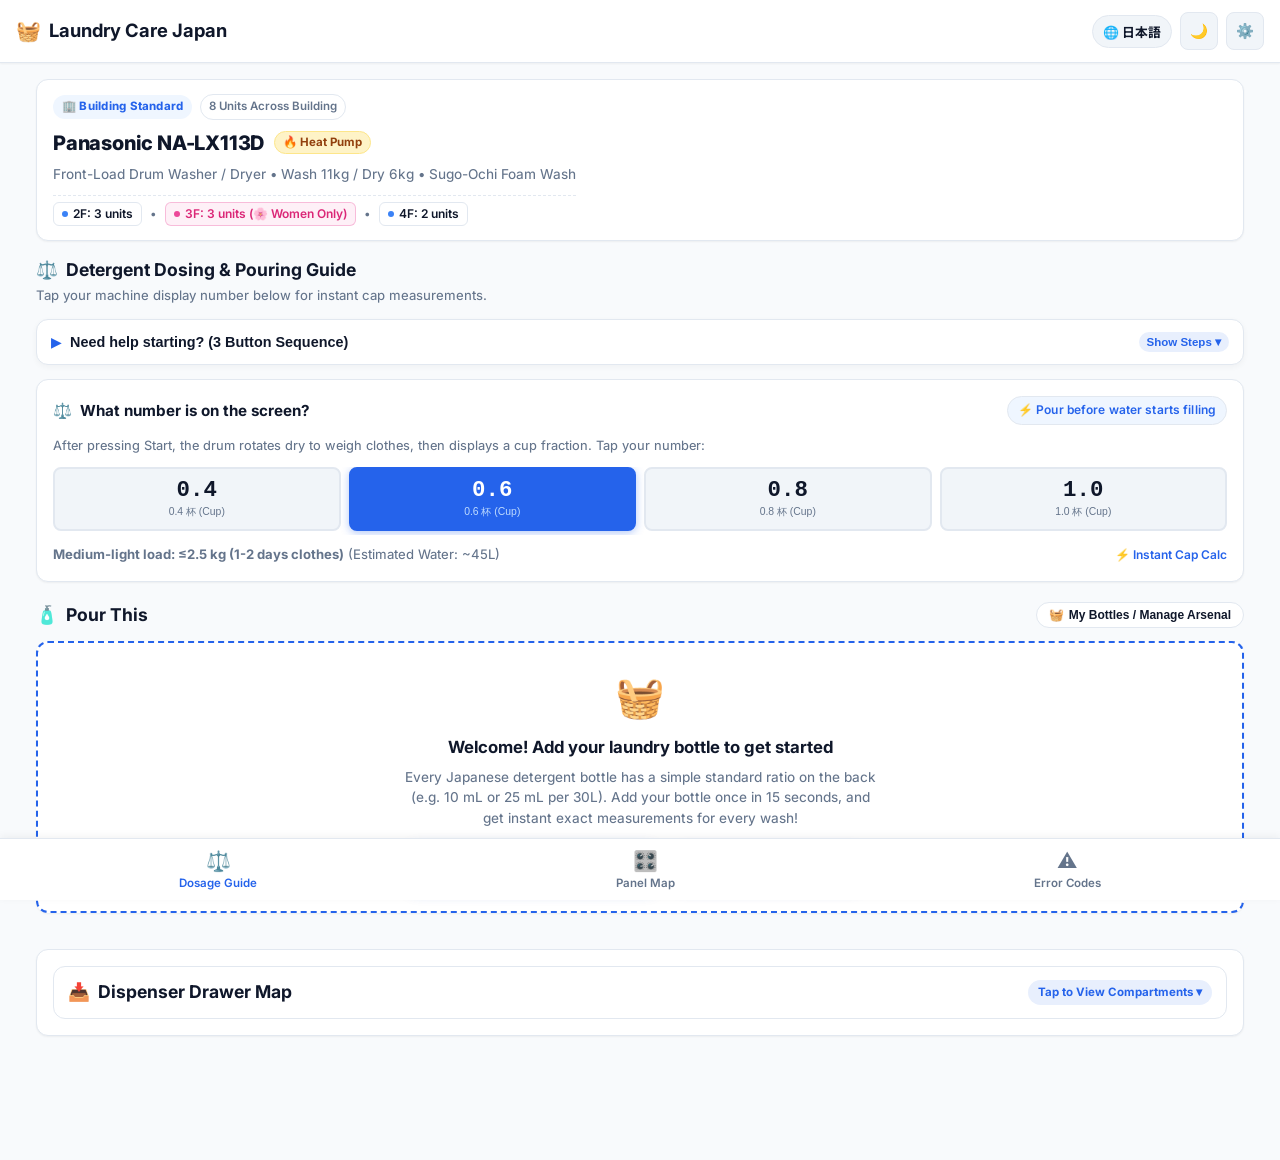
==== commit b6d28741: "feat: standardize whole-building fleet to Panasonic NA-LX113D and streamline UI" ====
--- a/laundry/index.html
+++ b/laundry/index.html
@@ -38,7 +38,7 @@
   </header>
 
   <!-- Machine Selector Ribbon (2-Step Progressive: Floor ➔ Model) -->
-  <section class="machine-selector-bar">
+  <section class="machine-selector-bar hidden" style="display: none;">
     <div class="selector-label">
       <span id="lbl-select-floor">1. Select Floor</span>
       <span class="selector-sub" id="lbl-select-machine">2. Select Washer</span>
@@ -323,10 +323,16 @@
               <span id="lbl-fast-track-sub">Scan your bottle's barcode or label table</span>
             </div>
           </div>
-          <button type="button" class="btn-fast-track-scan" id="btn-open-scanner-modal">
-            <span class="btn-scan-icon">⚡</span>
-            <span id="lbl-btn-open-scanner">Scan Now</span>
-          </button>
+          <div class="fast-track-actions">
+            <button type="button" class="btn-fast-track-scan" id="btn-open-scanner-modal" title="Scan Barcode">
+              <span class="btn-scan-icon">🏷️</span>
+              <span id="lbl-btn-open-scanner">Barcode</span>
+            </button>
+            <button type="button" class="btn-fast-track-scan btn-fast-track-ocr" id="btn-open-scanner-ocr" title="Scan Dosing Table">
+              <span class="btn-scan-icon">📸</span>
+              <span id="lbl-btn-open-ocr">Dosing Table</span>
+            </button>
+          </div>
         </div>
 
         <!-- Detected Bottle Banner (shown when auto-filled) -->
@@ -446,6 +452,10 @@
           <div class="baseline-input-row">
             <input type="number" id="custom-prod-ml" class="form-input baseline-number-input" value="10" min="1" max="150" step="0.5">
             <span class="baseline-unit-label" id="lbl-custom-unit">mL per 30L Water (水30Lに対して)</span>
+            <button type="button" class="btn-builder-scan-ocr" id="btn-builder-scan-label" title="Scan back label table with camera">
+              <span>📸</span>
+              <span id="lbl-builder-scan-label">Auto-Read Table</span>
+            </button>
           </div>
           <div class="baseline-guide-tip" id="lbl-custom-guide-tip">
             💡 Look for "水30Lに対して..." on back label. Ultra-concentrates are 10mL; standard liquids are 20-25mL.
@@ -593,6 +603,27 @@
           <span class="fallback-icon">📷</span>
           <div id="lbl-scanner-fallback-text">Camera stream is not available on this device. Please upload a photo of your label or barcode below.</div>
         </div>
+
+        <!-- Unknown Barcode Fallback Prompt (Smart In-Camera Assist) -->
+        <div class="scanner-unknown-prompt hidden" id="scanner-unknown-prompt">
+          <div class="unknown-prompt-badge">
+            <span>🏷️</span>
+            <span id="lbl-unknown-prompt-title">New Barcode Detected</span>
+          </div>
+          <div class="unknown-prompt-code" id="lbl-unknown-prompt-code">4903301...</div>
+          <div class="unknown-prompt-desc" id="lbl-unknown-prompt-desc">
+            Not in our catalog yet. Flip bottle to the back dosing table (使用量の目安) to auto-read the concentration!
+          </div>
+          <div class="unknown-prompt-actions">
+            <button type="button" class="btn-prompt-action btn-prompt-ocr" id="btn-scanner-switch-to-ocr">
+              <span>📸</span>
+              <span id="lbl-btn-prompt-ocr">Scan Dosing Table</span>
+            </button>
+            <button type="button" class="btn-prompt-action btn-prompt-manual" id="btn-scanner-skip-to-manual">
+              <span id="lbl-btn-prompt-manual">Manual Setup (15s) ➔</span>
+            </button>
+          </div>
+        </div>
       </div>
 
       <div class="scanner-footer">
@@ -600,12 +631,17 @@
         <div class="scanner-mode-tabs">
           <button type="button" class="btn-scanner-mode active" id="btn-mode-barcode" data-mode="barcode">
             <span>🏷️</span>
-            <span id="lbl-mode-barcode">Barcode (Fast)</span>
+            <span id="lbl-mode-barcode">Barcode (Auto-Scan)</span>
           </button>
           <button type="button" class="btn-scanner-mode" id="btn-mode-ocr" data-mode="ocr">
             <span>📄</span>
             <span id="lbl-mode-ocr">Dosing Table OCR</span>
           </button>
+        </div>
+
+        <!-- OCR Mode Guidance Callout -->
+        <div class="scanner-ocr-helper-badge hidden" id="scanner-ocr-helper-badge">
+          <span id="lbl-scanner-ocr-guide">📸 Fit table in frame ➔ Tap "Snap & Read Table" below</span>
         </div>
 
         <!-- Action Controls in Footer -->
--- a/laundry/styles.css
+++ b/laundry/styles.css
@@ -5172,16 +5172,23 @@
   color: var(--text-muted);
 }
 
+.fast-track-actions {
+  display: flex;
+  align-items: center;
+  gap: 8px;
+  flex-shrink: 0;
+}
+
 .btn-fast-track-scan {
   display: inline-flex;
   align-items: center;
   gap: 6px;
-  padding: 8px 14px;
+  padding: 8px 12px;
   background: #2563eb;
   color: #ffffff;
   border: none;
   border-radius: var(--radius-sm);
-  font-size: 0.82rem;
+  font-size: 0.8rem;
   font-weight: 700;
   cursor: pointer;
   flex-shrink: 0;
@@ -5191,6 +5198,37 @@
 
 .btn-fast-track-scan:hover {
   background: #1d4ed8;
+  transform: translateY(-1px);
+}
+
+.btn-fast-track-ocr {
+  background: #059669;
+}
+
+.btn-fast-track-ocr:hover {
+  background: #047857;
+}
+
+.btn-builder-scan-ocr {
+  display: inline-flex;
+  align-items: center;
+  gap: 5px;
+  padding: 6px 12px;
+  background: #f59e0b;
+  color: #ffffff;
+  border: none;
+  border-radius: var(--radius-sm);
+  font-size: 0.78rem;
+  font-weight: 700;
+  cursor: pointer;
+  flex-shrink: 0;
+  transition: all 0.15s ease;
+  font-family: inherit;
+  margin-left: auto;
+}
+
+.btn-builder-scan-ocr:hover {
+  background: #d97706;
   transform: translateY(-1px);
 }
 
@@ -5231,19 +5269,63 @@
 }
 
 /* Scanner Modal Backdrop & Card */
+.modal-backdrop,
+#modal-scanner {
+  position: fixed !important;
+  top: 0 !important;
+  left: 0 !important;
+  right: 0 !important;
+  bottom: 0 !important;
+  width: 100vw !important;
+  height: 100vh !important;
+  background: rgba(0, 0, 0, 0.88) !important;
+  backdrop-filter: blur(5px);
+  -webkit-backdrop-filter: blur(5px);
+  z-index: 9999 !important;
+  display: flex !important;
+  align-items: center;
+  justify-content: center;
+  padding: 10px;
+  box-sizing: border-box;
+  opacity: 0;
+  pointer-events: none;
+  transition: opacity 0.2s ease;
+}
+
+.modal-backdrop.active,
+#modal-scanner.active {
+  opacity: 1 !important;
+  pointer-events: auto !important;
+}
+
+.modal-backdrop.hidden,
+#modal-scanner.hidden {
+  display: none !important;
+}
+
+/* Modal Stacking Order */
+#modal-basket-setup {
+  z-index: 200 !important;
+}
+
+#modal-custom-bottle {
+  z-index: 500 !important;
+}
+
 .scanner-modal-card {
   background: #0f172a;
   color: #f8fafc;
   border-radius: var(--radius-lg);
-  width: 94%;
+  width: 100%;
   max-width: 480px;
-  max-height: 92vh;
+  max-height: 94vh;
   display: flex;
   flex-direction: column;
   overflow: hidden;
-  box-shadow: 0 25px 50px -12px rgba(0, 0, 0, 0.75);
-  border: 1px solid rgba(255, 255, 255, 0.1);
+  box-shadow: 0 25px 50px -12px rgba(0, 0, 0, 0.85);
+  border: 1px solid rgba(255, 255, 255, 0.15);
   animation: modalPop 0.2s ease-out;
+  position: relative;
 }
 
 .scanner-header {
@@ -5331,7 +5413,7 @@
 .scanner-viewport-container {
   position: relative;
   width: 100%;
-  height: 350px;
+  height: clamp(230px, 40vh, 320px);
   background: #000000;
   display: flex;
   align-items: center;
@@ -5553,30 +5635,69 @@
 }
 
 .btn-scanner-action-primary {
-  flex: 1;
-  padding: 10px 14px;
+  flex: 1.4;
+  padding: 12px 14px;
   background: #2563eb;
   color: #ffffff;
   border: none;
   border-radius: var(--radius-sm);
-  font-size: 0.85rem;
+  font-size: 0.9rem;
   font-weight: 700;
   cursor: pointer;
   display: flex;
   align-items: center;
   justify-content: center;
-  gap: 6px;
+  gap: 8px;
   font-family: inherit;
-  transition: background 0.15s ease;
+  transition: all 0.15s ease;
+  box-shadow: 0 4px 14px rgba(37, 99, 235, 0.4);
 }
 
 .btn-scanner-action-primary:hover {
   background: #1d4ed8;
+  transform: translateY(-1px);
+}
+
+.btn-scanner-action-primary:active {
+  transform: translateY(1px);
+}
+
+.scanner-modal-card.mode-ocr .btn-scanner-action-primary {
+  animation: pulseSnapBtn 2s infinite ease-in-out;
+}
+
+@keyframes pulseSnapBtn {
+  0%, 100% {
+    box-shadow: 0 4px 14px rgba(37, 99, 235, 0.4);
+  }
+  50% {
+    box-shadow: 0 4px 22px rgba(37, 99, 235, 0.85);
+  }
+}
+
+.scanner-ocr-helper-badge {
+  padding: 7px 12px;
+  background: rgba(245, 158, 11, 0.16);
+  border: 1px solid rgba(245, 158, 11, 0.35);
+  color: #fef08a;
+  font-size: 0.76rem;
+  font-weight: 600;
+  border-radius: 8px;
+  text-align: center;
+  line-height: 1.35;
+}
+
+.scanner-modal-card.mode-ocr .scanner-laser {
+  display: none !important;
+}
+
+.scanner-modal-card.mode-ocr .reticle-corner {
+  border-color: #f59e0b !important;
 }
 
 .btn-scanner-action-secondary {
   flex: 1;
-  padding: 10px 14px;
+  padding: 12px 14px;
   background: #334155;
   color: #e2e8f0;
   border: 1px solid #475569;
@@ -5601,7 +5722,238 @@
   display: none !important;
 }
 
-
-
-
-
+/* Unknown Barcode In-Camera Smart Assist */
+.scanner-unknown-prompt {
+  position: absolute;
+  inset: 12px;
+  background: rgba(15, 23, 42, 0.94);
+  backdrop-filter: blur(10px);
+  -webkit-backdrop-filter: blur(10px);
+  border-radius: 16px;
+  border: 1px solid rgba(255, 255, 255, 0.18);
+  box-shadow: 0 16px 36px rgba(0, 0, 0, 0.6);
+  display: flex;
+  flex-direction: column;
+  align-items: center;
+  justify-content: center;
+  text-align: center;
+  padding: 16px 18px;
+  z-index: 60;
+  animation: promptFadeIn 0.25s ease-out;
+}
+
+@keyframes promptFadeIn {
+  from { opacity: 0; transform: scale(0.95); }
+  to { opacity: 1; transform: scale(1); }
+}
+
+.unknown-prompt-badge {
+  display: inline-flex;
+  align-items: center;
+  gap: 6px;
+  padding: 4px 10px;
+  background: rgba(56, 189, 248, 0.15);
+  border: 1px solid rgba(56, 189, 248, 0.4);
+  border-radius: 20px;
+  color: #38bdf8;
+  font-size: 0.75rem;
+  font-weight: 700;
+  text-transform: uppercase;
+  letter-spacing: 0.04em;
+  margin-bottom: 6px;
+}
+
+.unknown-prompt-code {
+  font-family: monospace;
+  font-size: 1.1rem;
+  font-weight: 800;
+  color: #f8fafc;
+  letter-spacing: 0.06em;
+  margin-bottom: 8px;
+}
+
+.unknown-prompt-desc {
+  font-size: 0.82rem;
+  color: #cbd5e1;
+  line-height: 1.35;
+  margin-bottom: 16px;
+  max-width: 290px;
+}
+
+.unknown-prompt-actions {
+  display: flex;
+  flex-direction: column;
+  gap: 8px;
+  width: 100%;
+  max-width: 280px;
+}
+
+.btn-prompt-action {
+  width: 100%;
+  padding: 10px 14px;
+  border-radius: var(--radius-sm);
+  font-size: 0.84rem;
+  font-weight: 700;
+  cursor: pointer;
+  display: inline-flex;
+  align-items: center;
+  justify-content: center;
+  gap: 8px;
+  font-family: inherit;
+  transition: all 0.15s ease;
+  border: none;
+}
+
+.btn-prompt-ocr {
+  background: linear-gradient(135deg, #f59e0b, #d97706);
+  color: #ffffff;
+  box-shadow: 0 4px 14px rgba(245, 158, 11, 0.4);
+}
+
+.btn-prompt-ocr:hover {
+  background: linear-gradient(135deg, #d97706, #b45309);
+  transform: translateY(-1px);
+}
+
+.btn-prompt-manual {
+  background: rgba(255, 255, 255, 0.1);
+  color: #e2e8f0;
+  border: 1px solid rgba(255, 255, 255, 0.2);
+}
+
+.btn-prompt-manual:hover {
+  background: rgba(255, 255, 255, 0.18);
+}
+
+
+
+
+
+
+
+/* Building Standard Banner & Distribution Chips */
+.building-banner-card {
+  display: flex;
+  flex-direction: column;
+  gap: 6px;
+  width: 100%;
+}
+
+.building-badge-row {
+  display: flex;
+  align-items: center;
+  gap: 8px;
+  font-size: 0.75rem;
+}
+
+.fleet-standard-pill {
+  font-size: 0.72rem;
+  font-weight: 750;
+  padding: 3px 9px;
+  border-radius: 9999px;
+  background: var(--primary-light);
+  color: var(--primary);
+  letter-spacing: 0.02em;
+}
+
+.fleet-total-pill {
+  font-size: 0.72rem;
+  font-weight: 600;
+  padding: 3px 8px;
+  border-radius: 9999px;
+  background: var(--bg-hover);
+  color: var(--text-muted);
+  border: 1px solid var(--border);
+}
+
+.building-model-title-row {
+  display: flex;
+  align-items: center;
+  gap: 10px;
+  margin-top: 2px;
+}
+
+.building-model-title-row h2 {
+  font-size: 1.25rem;
+  font-weight: 800;
+  color: var(--text-main);
+  letter-spacing: -0.01em;
+  margin: 0;
+}
+
+.heat-pump-badge {
+  background: #fef3c7;
+  color: #92400e;
+  border: 1px solid #fde68a;
+  font-weight: 700;
+  font-size: 0.72rem;
+  padding: 2px 8px;
+  border-radius: 9999px;
+}
+
+[data-theme="dark"] .heat-pump-badge {
+  background: rgba(245, 158, 11, 0.2);
+  color: #fbbf24;
+  border-color: rgba(245, 158, 11, 0.3);
+}
+
+.building-model-sub {
+  font-size: 0.85rem !important;
+  color: var(--text-muted);
+  margin: 0;
+}
+
+.building-distribution-chips {
+  display: flex;
+  align-items: center;
+  flex-wrap: wrap;
+  gap: 8px;
+  margin-top: 4px;
+  padding-top: 6px;
+  border-top: 1px dashed var(--border);
+}
+
+.dist-chip {
+  display: inline-flex;
+  align-items: center;
+  gap: 5px;
+  font-size: 0.75rem;
+  font-weight: 600;
+  color: var(--text-main);
+  background: var(--bg-hover);
+  border: 1px solid var(--border);
+  padding: 2px 8px;
+  border-radius: 6px;
+}
+
+.dist-chip.dist-women {
+  background: rgba(236, 72, 153, 0.08);
+  border-color: rgba(236, 72, 153, 0.3);
+  color: #db2777;
+}
+
+[data-theme="dark"] .dist-chip.dist-women {
+  background: rgba(244, 114, 182, 0.15);
+  color: #f472b6;
+}
+
+.dist-divider {
+  color: var(--text-muted);
+  font-size: 0.75rem;
+}
+
+.dot-blue {
+  width: 6px;
+  height: 6px;
+  border-radius: 50%;
+  background: #3b82f6;
+  display: inline-block;
+}
+
+.dot-pink {
+  width: 6px;
+  height: 6px;
+  border-radius: 50%;
+  background: #ec4899;
+  display: inline-block;
+}
